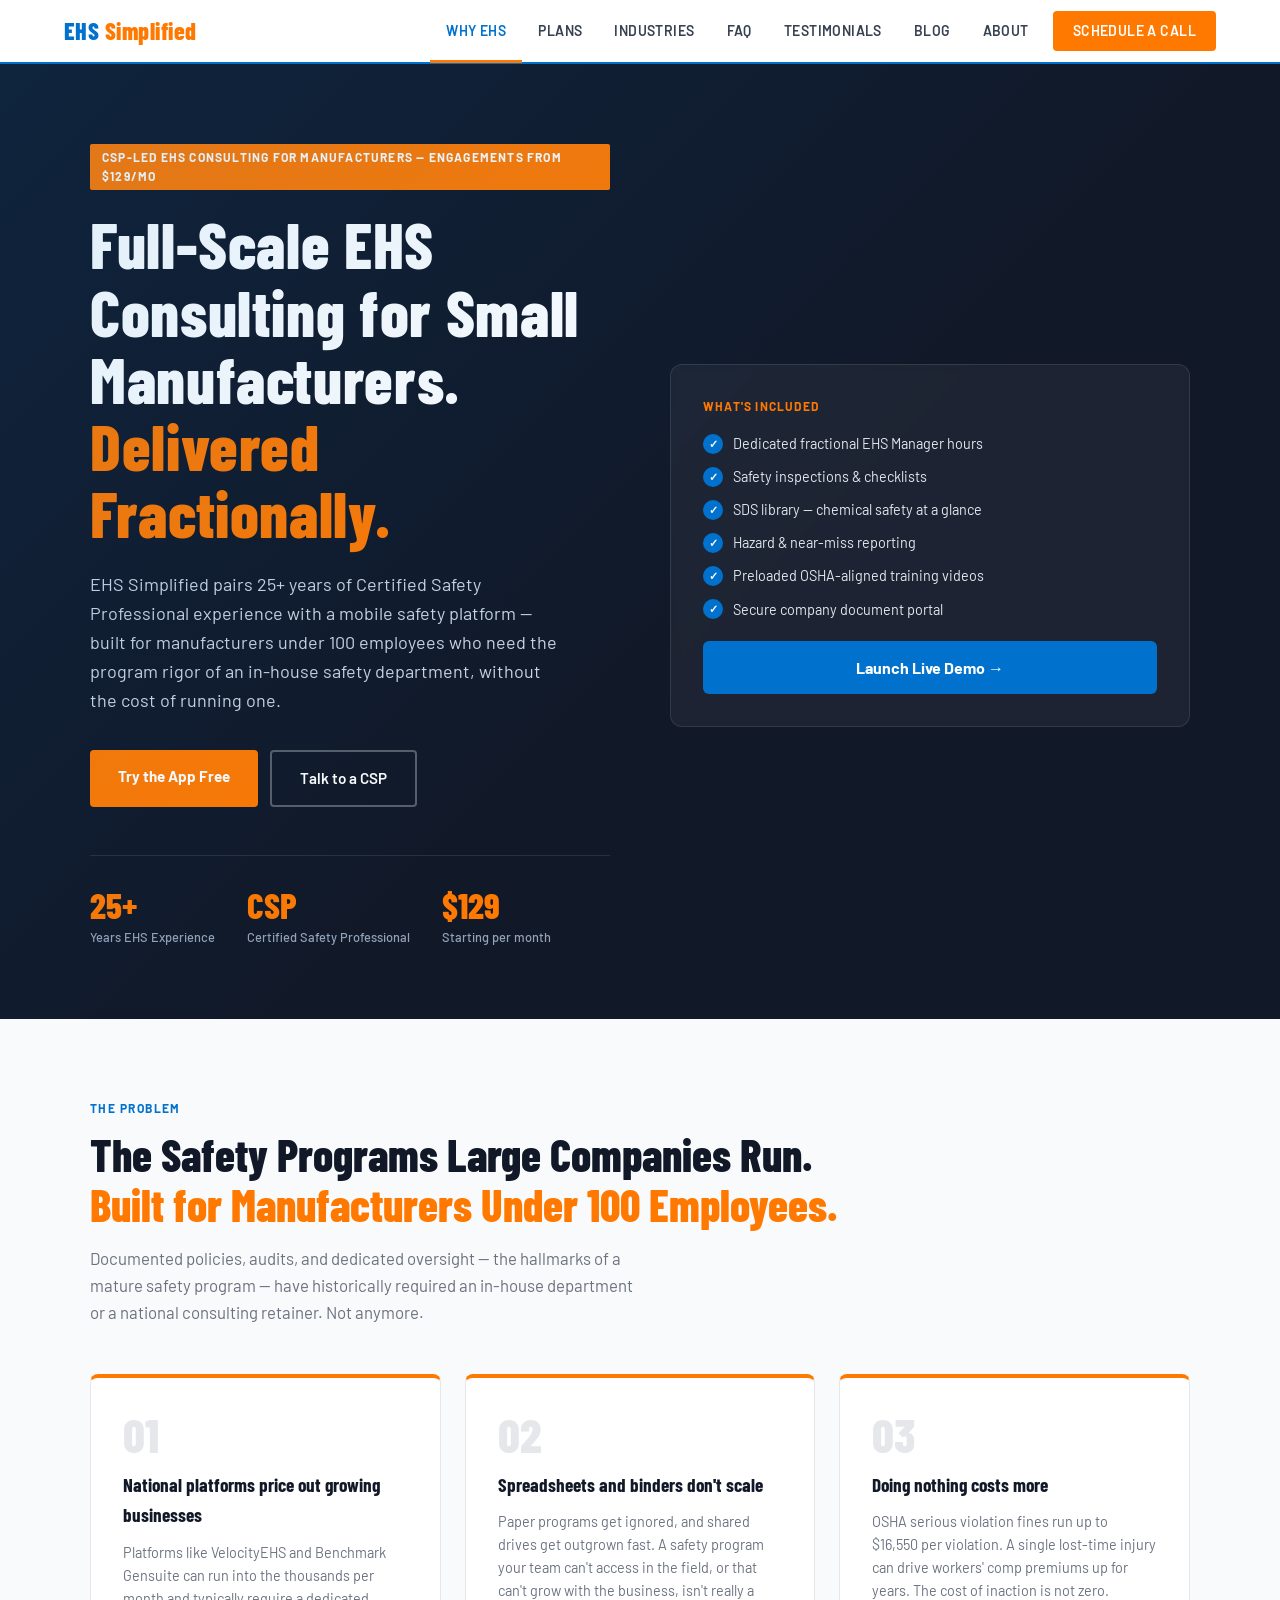
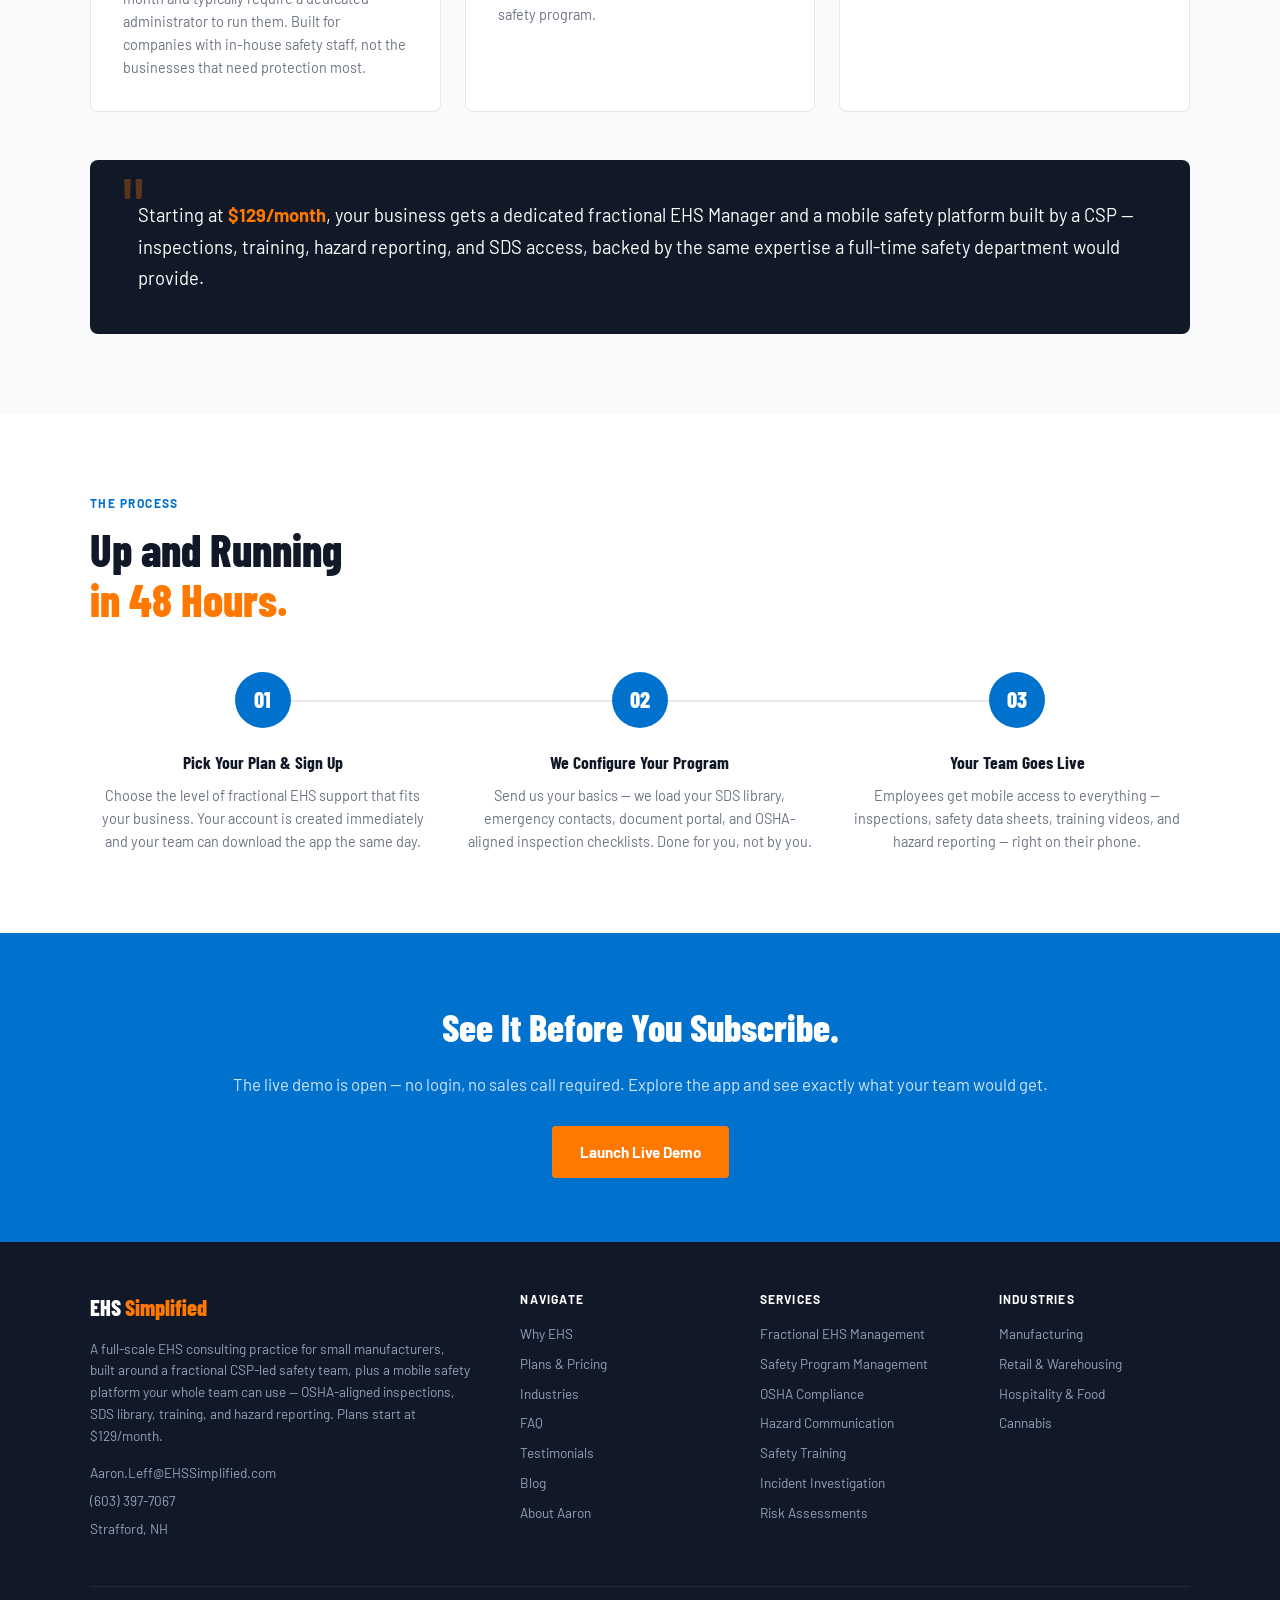
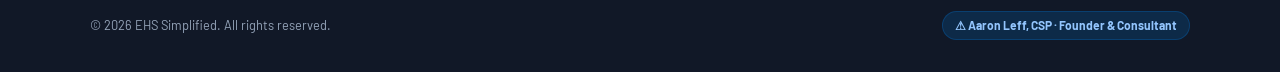
==== index.html @ 1bcfd430 "Pivot site to manufacturing focus, add FAQ page with AEO/GEO schema - Homepage hero, problem section" ====
<!DOCTYPE html>
<html lang="en">
<head>
  <meta charset="UTF-8" />
  <meta name="viewport" content="width=device-width, initial-scale=1.0" />
  <title>Full-Scale EHS Consulting for Small Manufacturers, Delivered Fractionally | EHS Simplified</title>
  <meta name="description" content="EHS Simplified is a full-scale EHS consulting practice for small manufacturers under 100 employees — a CSP-led fractional safety team plus a mobile safety platform. OSHA-aligned inspections, SDS library, training, and hazard reporting. Plans start at $129/month." />
  <meta name="keywords" content="manufacturing safety consultant, fractional EHS manager for manufacturers, EHS consulting for small manufacturers, OSHA compliance for manufacturers, machine guarding consultant, lockout tagout program, safety app for manufacturing" />
  <meta property="og:title" content="Full-Scale EHS Consulting for Small Manufacturers, Delivered Fractionally | EHS Simplified" />
  <meta property="og:description" content="A CSP-led fractional safety team plus a mobile safety platform for small manufacturers — OSHA-aligned inspections, SDS library, training, and hazard reporting. Plans start at $129/month." />
  <meta property="og:type" content="website" />
  <meta property="og:url" content="https://www.ehssimplified.com" />
  <link rel="canonical" href="https://www.ehssimplified.com/" />
  <link rel="llms" type="text/plain" href="/llms.txt" />
  <script type="application/ld+json">
  {
    "@context": "https://schema.org",
    "@graph": [{
      "@type": "LocalBusiness",
      "name": "EHS Simplified",
      "description": "Full-scale EHS consulting and mobile safety platform, delivered through a fractional CSP-led safety team for small manufacturers under 100 employees.",
      "url": "https://www.ehssimplified.com",
      "telephone": "+16033977067",
      "email": "Aaron.Leff@EHSSimplified.com",
      "address": { "@type": "PostalAddress", "addressLocality": "Strafford", "addressRegion": "NH", "addressCountry": "US" },
      "founder": { "@type": "Person", "name": "Aaron Leff", "jobTitle": "Certified Safety Professional (CSP)", "description": "25+ years of Environmental Health & Safety experience" },
      "priceRange": "$129–$1,499/month",
      "areaServed": "United States",
      "serviceType": ["Manufacturing Safety Consulting", "EHS Consulting", "Fractional EHS Management", "Safety Program Management", "OSHA Compliance", "Safety Training"]
    }]
  }
  </script>
  <script async src="https://www.googletagmanager.com/gtag/js?id=G-HJF1YPC4KT"></script>
  <script>window.dataLayer=window.dataLayer||[];function gtag(){dataLayer.push(arguments);}gtag('js',new Date());gtag('config','G-HJF1YPC4KT');</script>
  <link rel="preconnect" href="https://fonts.googleapis.com" />
  <link rel="preconnect" href="https://fonts.gstatic.com" crossorigin />
  <link href="https://fonts.googleapis.com/css2?family=Barlow+Condensed:wght@600;700;800&family=Barlow:wght@400;500;600&display=swap" rel="stylesheet" />
  <link rel="stylesheet" href="styles.css" />
  <script type="text/javascript">(function(c,l,a,r,i,t,y){c[a]=c[a]||function(){(c[a].q=c[a].q||[]).push(arguments)};t=l.createElement(r);t.async=1;t.src="https://www.clarity.ms/tag/"+i;y=l.getElementsByTagName(r)[0];y.parentNode.insertBefore(t,y);})(window,document,"clarity","script","wr5b1aij5e");</script>
</head>
<body>

<nav class="nav">
  <a class="nav-logo" href="index.html">EHS <span>Simplified</span></a>
  <ul class="nav-links">
    <li><a href="index.html" class="active">Why EHS</a></li>
    <li><a href="plans.html">Plans</a></li>
    <li><a href="industries.html">Industries</a></li>
    <li><a href="faq.html">FAQ</a></li>
    <li><a href="testimonials.html">Testimonials</a></li>
    <li><a href="blog.html">Blog</a></li>
    <li><a href="about.html">About</a></li>
    <li><a href="https://calendly.com/aaron-leff-ehssimplified/30min" target="_blank" class="nav-cta">Schedule a Call</a></li>
  </ul>
</nav>

<!-- Hero -->
<section class="hero">
  <div class="hero-inner">
    <div>
      <div class="hero-eyebrow">CSP-Led EHS Consulting for Manufacturers — Engagements From $129/mo</div>
      <h1>Full-Scale EHS Consulting for Small Manufacturers.<br><span>Delivered Fractionally.</span></h1>
      <p class="hero-sub">EHS Simplified pairs 25+ years of Certified Safety Professional experience with a mobile safety platform — built for manufacturers under 100 employees who need the program rigor of an in-house safety department, without the cost of running one.</p>
      <div class="hero-btns">
        <a href="https://app.ehssimplified.com/democoplumbing" target="_blank" class="btn-primary">Try the App Free</a>
        <a href="https://calendly.com/aaron-leff-ehssimplified/30min" target="_blank" class="btn-secondary">Talk to a CSP</a>
      </div>
      <div class="hero-stats">
        <div>
          <div class="hero-stat-num">25+</div>
          <div class="hero-stat-label">Years EHS Experience</div>
        </div>
        <div>
          <div class="hero-stat-num">CSP</div>
          <div class="hero-stat-label">Certified Safety Professional</div>
        </div>
        <div>
          <div class="hero-stat-num">$129</div>
          <div class="hero-stat-label">Starting per month</div>
        </div>
      </div>
    </div>
    <div class="hero-card">
      <div class="hero-card-label">What's Included</div>
      <div class="feature-pills">
        <div class="feature-pill">Dedicated fractional EHS Manager hours</div>
        <div class="feature-pill">Safety inspections &amp; checklists</div>
        <div class="feature-pill">SDS library — chemical safety at a glance</div>
        <div class="feature-pill">Hazard &amp; near-miss reporting</div>
        <div class="feature-pill">Preloaded OSHA-aligned training videos</div>
        <div class="feature-pill">Secure company document portal</div>
      </div>
      <a href="https://app.ehssimplified.com/democoplumbing" target="_blank" class="hero-card-link">Launch Live Demo →</a>
    </div>
  </div>
</section>

<!-- Problem -->
<section class="problem">
  <div class="section-inner">
    <div class="section-label">The Problem</div>
    <h2 class="section-title">The Safety Programs Large Companies Run.<br><span>Built for Manufacturers Under 100 Employees.</span></h2>
    <p class="section-sub">Documented policies, audits, and dedicated oversight — the hallmarks of a mature safety program — have historically required an in-house department or a national consulting retainer. Not anymore.</p>
    <div class="problem-grid">
      <div class="problem-card">
        <div class="problem-num">01</div>
        <h3>National platforms price out growing businesses</h3>
        <p>Platforms like VelocityEHS and Benchmark Gensuite can run into the thousands per month and typically require a dedicated administrator to run them. Built for companies with in-house safety staff, not the businesses that need protection most.</p>
      </div>
      <div class="problem-card">
        <div class="problem-num">02</div>
        <h3>Spreadsheets and binders don't scale</h3>
        <p>Paper programs get ignored, and shared drives get outgrown fast. A safety program your team can't access in the field, or that can't grow with the business, isn't really a safety program.</p>
      </div>
      <div class="problem-card">
        <div class="problem-num">03</div>
        <h3>Doing nothing costs more</h3>
        <p>OSHA serious violation fines run up to $16,550 per violation. A single lost-time injury can drive workers' comp premiums up for years. The cost of inaction is not zero.</p>
      </div>
    </div>
    <div class="pullquote">
      <p>Starting at <strong>$129/month</strong>, your business gets a dedicated fractional EHS Manager and a mobile safety platform built by a CSP — inspections, training, hazard reporting, and SDS access, backed by the same expertise a full-time safety department would provide.</p>
    </div>
  </div>
</section>

<!-- Process -->
<section>
  <div class="section-inner">
    <div class="section-label">The Process</div>
    <h2 class="section-title">Up and Running<br><span>in 48 Hours.</span></h2>
    <div class="process-steps">
      <div class="process-step">
        <div class="process-num">01</div>
        <h3>Pick Your Plan &amp; Sign Up</h3>
        <p>Choose the level of fractional EHS support that fits your business. Your account is created immediately and your team can download the app the same day.</p>
      </div>
      <div class="process-step">
        <div class="process-num">02</div>
        <h3>We Configure Your Program</h3>
        <p>Send us your basics — we load your SDS library, emergency contacts, document portal, and OSHA-aligned inspection checklists. Done for you, not by you.</p>
      </div>
      <div class="process-step">
        <div class="process-num">03</div>
        <h3>Your Team Goes Live</h3>
        <p>Employees get mobile access to everything — inspections, safety data sheets, training videos, and hazard reporting — right on their phone.</p>
      </div>
    </div>
  </div>
</section>

<!-- CTA Band -->
<div class="cta-band">
  <h2>See It Before You Subscribe.</h2>
  <p>The live demo is open — no login, no sales call required. Explore the app and see exactly what your team would get.</p>
  <a href="https://app.ehssimplified.com/democoplumbing" target="_blank" class="btn-primary">Launch Live Demo</a>
</div>

<footer>
  <div class="footer-inner">
    <div class="footer-top">
      <div>
        <div class="footer-logo">EHS <span>Simplified</span></div>
        <p class="footer-tagline">A full-scale EHS consulting practice for small manufacturers, built around a fractional CSP-led safety team, plus a mobile safety platform your whole team can use — OSHA-aligned inspections, SDS library, training, and hazard reporting. Plans start at $129/month.</p>
        <div class="footer-contact">
          <a href="mailto:Aaron.Leff@EHSSimplified.com">Aaron.Leff@EHSSimplified.com</a>
          <a href="tel:6033977067">(603) 397-7067</a>
          <a>Strafford, NH</a>
        </div>
      </div>
      <div class="footer-col">
        <h4>Navigate</h4>
        <a href="index.html">Why EHS</a>
        <a href="plans.html">Plans &amp; Pricing</a>
        <a href="industries.html">Industries</a>
        <a href="faq.html">FAQ</a>
        <a href="testimonials.html">Testimonials</a>
        <a href="blog.html">Blog</a>
        <a href="about.html">About Aaron</a>
      </div>
      <div class="footer-col">
        <h4>Services</h4>
        <a>Fractional EHS Management</a>
        <a>Safety Program Management</a>
        <a>OSHA Compliance</a>
        <a>Hazard Communication</a>
        <a>Safety Training</a>
        <a>Incident Investigation</a>
        <a>Risk Assessments</a>
      </div>
      <div class="footer-col">
        <h4>Industries</h4>
        <a href="industries.html">Manufacturing</a>
        <a href="industries.html">Retail &amp; Warehousing</a>
        <a href="industries.html">Hospitality &amp; Food</a>
        <a href="industries.html">Cannabis</a>
      </div>
    </div>
    <div class="footer-bottom">
      <span>© 2026 EHS Simplified. All rights reserved.</span>
      <span class="footer-csp">⚠ Aaron Leff, CSP · Founder &amp; Consultant</span>
    </div>
  </div>
</footer>

<script type="text/javascript">
  window.omnisend = window.omnisend || [];
  omnisend.push(["brandID", "6a402bcdcf34331db96b843b"]);
  omnisend.push(["track", "$pageViewed"]);
  !function(){var e=document.createElement("script");e.type="text/javascript",e.async=!0,e.src="https://omnisnippet1.com/inshop/launcher-v2.js";var t=document.getElementsByTagName("script")[0];t.parentNode.insertBefore(e,t)}();
</script>

</body>
</html>
---- styles.css ----
:root {
  --blue: #0072CE;
  --blue-dark: #005aa8;
  --blue-light: #e8f3fc;
  --orange: #FF7900;
  --orange-dark: #d96500;
  --dark: #111827;
  --mid: #374151;
  --muted: #6B7280;
  --border: #E5E7EB;
  --bg: #F9FAFB;
  --white: #ffffff;
  --font-display: 'Barlow Condensed', sans-serif;
  --font-body: 'Barlow', sans-serif;
}

*, *::before, *::after { box-sizing: border-box; margin: 0; padding: 0; }

html { scroll-behavior: smooth; }

body {
  font-family: var(--font-body);
  color: var(--dark);
  background: var(--white);
  font-size: 16px;
  line-height: 1.6;
}

/* ─── NAV ─── */
.nav {
  position: sticky;
  top: 0;
  z-index: 100;
  background: var(--white);
  border-bottom: 2px solid var(--blue);
  padding: 0 5%;
  display: flex;
  align-items: center;
  justify-content: space-between;
  height: 64px;
}

.nav-logo {
  font-family: var(--font-display);
  font-size: 1.5rem;
  font-weight: 800;
  color: var(--blue);
  text-decoration: none;
  letter-spacing: 0.02em;
}

.nav-logo span { color: var(--orange); }

.nav-links {
  display: flex;
  align-items: center;
  gap: 0;
  list-style: none;
}

.nav-links a {
  display: block;
  padding: 0 16px;
  height: 64px;
  line-height: 64px;
  font-size: 0.875rem;
  font-weight: 600;
  color: var(--mid);
  text-decoration: none;
  letter-spacing: 0.03em;
  text-transform: uppercase;
  transition: color 0.2s, border-bottom 0.2s;
  border-bottom: 3px solid transparent;
}

.nav-links a:hover,
.nav-links a.active {
  color: var(--blue);
  border-bottom-color: var(--orange);
}

.nav-cta {
  background: var(--orange);
  color: var(--white) !important;
  border-radius: 4px;
  height: 40px !important;
  line-height: 40px !important;
  margin-left: 8px;
  padding: 0 20px !important;
  border-bottom: none !important;
  transition: background 0.2s !important;
}

.nav-cta:hover { background: var(--orange-dark) !important; color: var(--white) !important; }

/* ─── HERO ─── */
.hero {
  background: var(--dark);
  color: var(--white);
  padding: 80px 5% 72px;
  position: relative;
  overflow: hidden;
}

.hero::before {
  content: '';
  position: absolute;
  inset: 0;
  background: linear-gradient(135deg, #0072CE22 0%, transparent 60%);
  pointer-events: none;
}

.hero-inner {
  max-width: 1100px;
  margin: 0 auto;
  display: grid;
  grid-template-columns: 1fr 1fr;
  gap: 60px;
  align-items: center;
}

.hero-eyebrow {
  display: inline-block;
  background: var(--orange);
  color: var(--white);
  font-size: 0.75rem;
  font-weight: 700;
  letter-spacing: 0.1em;
  text-transform: uppercase;
  padding: 4px 12px;
  border-radius: 2px;
  margin-bottom: 20px;
}

.hero h1 {
  font-family: var(--font-display);
  font-size: clamp(2.8rem, 5vw, 4.2rem);
  font-weight: 800;
  line-height: 1.05;
  letter-spacing: 0.01em;
  margin-bottom: 24px;
}

.hero h1 span { color: var(--orange); }

.hero-sub {
  font-size: 1.125rem;
  color: #CBD5E1;
  margin-bottom: 36px;
  max-width: 480px;
}

.hero-btns {
  display: flex;
  gap: 12px;
  flex-wrap: wrap;
}

.btn-primary {
  background: var(--orange);
  color: var(--white);
  padding: 14px 28px;
  border-radius: 4px;
  font-weight: 700;
  font-size: 0.95rem;
  text-decoration: none;
  transition: background 0.2s, transform 0.15s;
  display: inline-block;
}

.btn-primary:hover { background: var(--orange-dark); transform: translateY(-1px); }

.btn-secondary {
  background: transparent;
  color: var(--white);
  padding: 14px 28px;
  border-radius: 4px;
  font-weight: 600;
  font-size: 0.95rem;
  text-decoration: none;
  border: 2px solid rgba(255,255,255,0.3);
  transition: border-color 0.2s, transform 0.15s;
  display: inline-block;
}

.btn-secondary:hover { border-color: var(--white); transform: translateY(-1px); }

.hero-stats {
  display: flex;
  gap: 32px;
  margin-top: 48px;
  padding-top: 32px;
  border-top: 1px solid rgba(255,255,255,0.1);
}

.hero-stat-num {
  font-family: var(--font-display);
  font-size: 2.2rem;
  font-weight: 800;
  color: var(--orange);
  line-height: 1;
}

.hero-stat-label {
  font-size: 0.8rem;
  color: #94A3B8;
  margin-top: 4px;
  font-weight: 500;
}

.hero-card {
  background: rgba(255,255,255,0.05);
  border: 1px solid rgba(255,255,255,0.1);
  border-radius: 12px;
  padding: 32px;
  backdrop-filter: blur(4px);
}

.hero-card-label {
  font-size: 0.75rem;
  font-weight: 700;
  letter-spacing: 0.1em;
  text-transform: uppercase;
  color: var(--orange);
  margin-bottom: 16px;
}

.hero-card-link {
  display: block;
  background: var(--blue);
  color: var(--white);
  text-align: center;
  padding: 14px;
  border-radius: 6px;
  font-weight: 700;
  text-decoration: none;
  margin-top: 20px;
  transition: background 0.2s;
}

.hero-card-link:hover { background: var(--blue-dark); }

.feature-pills {
  display: flex;
  flex-direction: column;
  gap: 10px;
}

.feature-pill {
  display: flex;
  align-items: center;
  gap: 10px;
  font-size: 0.9rem;
  color: #E2E8F0;
}

.feature-pill::before {
  content: '✓';
  background: var(--blue);
  color: var(--white);
  width: 20px;
  height: 20px;
  border-radius: 50%;
  display: flex;
  align-items: center;
  justify-content: center;
  font-size: 0.7rem;
  font-weight: 700;
  flex-shrink: 0;
}

/* ─── SECTIONS ─── */
section { padding: 80px 5%; }

.section-inner { max-width: 1100px; margin: 0 auto; }

.section-label {
  font-size: 0.75rem;
  font-weight: 700;
  letter-spacing: 0.12em;
  text-transform: uppercase;
  color: var(--blue);
  margin-bottom: 12px;
}

.section-title {
  font-family: var(--font-display);
  font-size: clamp(2rem, 3.5vw, 2.8rem);
  font-weight: 800;
  line-height: 1.1;
  margin-bottom: 16px;
}

.section-title span { color: var(--orange); }

.section-sub {
  font-size: 1.05rem;
  color: var(--muted);
  max-width: 560px;
}

/* ─── PROBLEM ─── */
.problem { background: var(--bg); }

.problem-grid {
  display: grid;
  grid-template-columns: repeat(3, 1fr);
  gap: 24px;
  margin-top: 48px;
}

.problem-card {
  background: var(--white);
  border: 1px solid var(--border);
  border-top: 4px solid var(--orange);
  border-radius: 8px;
  padding: 32px;
}

.problem-num {
  font-family: var(--font-display);
  font-size: 3rem;
  font-weight: 800;
  color: var(--border);
  line-height: 1;
  margin-bottom: 12px;
}

.problem-card h3 {
  font-family: var(--font-display);
  font-size: 1.2rem;
  font-weight: 700;
  margin-bottom: 10px;
}

.problem-card p { font-size: 0.9rem; color: var(--muted); line-height: 1.6; }

.pullquote {
  background: var(--dark);
  color: var(--white);
  border-radius: 8px;
  padding: 40px 48px;
  margin-top: 48px;
  position: relative;
}

.pullquote::before {
  content: '"';
  font-family: var(--font-display);
  font-size: 6rem;
  color: var(--orange);
  opacity: 0.3;
  position: absolute;
  top: 0;
  left: 32px;
  line-height: 1;
}

.pullquote p {
  font-size: 1.15rem;
  line-height: 1.7;
  position: relative;
  z-index: 1;
}

.pullquote strong { color: var(--orange); }

/* ─── INDUSTRIES ─── */
.industries-grid {
  display: grid;
  grid-template-columns: repeat(3, 1fr);
  gap: 16px;
  margin-top: 48px;
}

.industry-card {
  border: 1px solid var(--border);
  border-radius: 8px;
  padding: 24px;
  transition: border-color 0.2s, box-shadow 0.2s;
  cursor: default;
}

.industry-card:hover {
  border-color: var(--blue);
  box-shadow: 0 4px 20px rgba(0,114,206,0.1);
}

.industry-icon {
  font-size: 2rem;
  margin-bottom: 12px;
}

.industry-card h3 {
  font-family: var(--font-display);
  font-size: 1.1rem;
  font-weight: 700;
  margin-bottom: 6px;
}

.industry-card p { font-size: 0.85rem; color: var(--muted); }

/* ─── PRICING ─── */
.pricing { background: var(--bg); }

.pricing-grid {
  display: grid;
  grid-template-columns: repeat(4, 1fr);
  gap: 20px;
  margin-top: 48px;
  align-items: start;
}

.pricing-card {
  background: var(--white);
  border: 1px solid var(--border);
  border-radius: 10px;
  padding: 28px 24px;
  position: relative;
}

.pricing-card.popular {
  border: 2px solid var(--blue);
  box-shadow: 0 8px 32px rgba(0,114,206,0.12);
}

.popular-badge {
  position: absolute;
  top: -13px;
  left: 50%;
  transform: translateX(-50%);
  background: var(--blue);
  color: var(--white);
  font-size: 0.7rem;
  font-weight: 700;
  letter-spacing: 0.08em;
  text-transform: uppercase;
  padding: 4px 14px;
  border-radius: 20px;
  white-space: nowrap;
}

.pricing-tier {
  font-size: 0.75rem;
  font-weight: 700;
  letter-spacing: 0.1em;
  text-transform: uppercase;
  color: var(--blue);
  margin-bottom: 4px;
}

.pricing-name {
  font-family: var(--font-display);
  font-size: 1.3rem;
  font-weight: 800;
  margin-bottom: 12px;
}

.pricing-price {
  font-family: var(--font-display);
  font-size: 2.4rem;
  font-weight: 800;
  color: var(--dark);
  line-height: 1;
  margin-bottom: 4px;
}

.pricing-price span {
  font-size: 1rem;
  font-weight: 500;
  color: var(--muted);
}

.pricing-period {
  font-size: 0.8rem;
  color: var(--muted);
  margin-bottom: 20px;
}

.pricing-features {
  list-style: none;
  margin-bottom: 24px;
  display: flex;
  flex-direction: column;
  gap: 8px;
}

.pricing-features li {
  font-size: 0.85rem;
  color: var(--mid);
  padding-left: 20px;
  position: relative;
}

.pricing-features li::before {
  content: '✓';
  color: var(--blue);
  font-weight: 700;
  position: absolute;
  left: 0;
}

.pricing-btn {
  display: block;
  text-align: center;
  padding: 12px;
  border-radius: 6px;
  font-weight: 700;
  font-size: 0.9rem;
  text-decoration: none;
  transition: all 0.2s;
}

.pricing-btn-outline {
  border: 2px solid var(--blue);
  color: var(--blue);
}

.pricing-btn-outline:hover {
  background: var(--blue);
  color: var(--white);
}

.pricing-btn-filled {
  background: var(--blue);
  color: var(--white);
}

.pricing-btn-filled:hover { background: var(--blue-dark); }

.pricing-note {
  text-align: center;
  font-size: 0.85rem;
  color: var(--muted);
  margin-top: 24px;
}

/* ─── PROCESS ─── */
.process-steps {
  display: grid;
  grid-template-columns: repeat(3, 1fr);
  gap: 32px;
  margin-top: 48px;
  position: relative;
}

.process-steps::before {
  content: '';
  position: absolute;
  top: 28px;
  left: calc(16.67% + 16px);
  right: calc(16.67% + 16px);
  height: 2px;
  background: var(--border);
  z-index: 0;
}

.process-step { text-align: center; position: relative; z-index: 1; }

.process-num {
  width: 56px;
  height: 56px;
  background: var(--blue);
  color: var(--white);
  font-family: var(--font-display);
  font-size: 1.4rem;
  font-weight: 800;
  border-radius: 50%;
  display: flex;
  align-items: center;
  justify-content: center;
  margin: 0 auto 20px;
}

.process-step h3 {
  font-family: var(--font-display);
  font-size: 1.1rem;
  font-weight: 700;
  margin-bottom: 8px;
}

.process-step p { font-size: 0.9rem; color: var(--muted); }

/* ─── ABOUT ─── */
.about-inner {
  display: grid;
  grid-template-columns: 1fr 2fr;
  gap: 60px;
  align-items: start;
}

.about-photo-placeholder {
  background: var(--blue-light);
  border-radius: 10px;
  aspect-ratio: 3/4;
  display: flex;
  align-items: center;
  justify-content: center;
  font-size: 4rem;
  border: 2px solid var(--blue);
}

.about-content h2 {
  font-family: var(--font-display);
  font-size: 2.4rem;
  font-weight: 800;
  margin-bottom: 8px;
}

.about-title {
  font-size: 0.85rem;
  font-weight: 700;
  letter-spacing: 0.08em;
  text-transform: uppercase;
  color: var(--blue);
  margin-bottom: 20px;
}

.about-content p {
  color: var(--muted);
  margin-bottom: 16px;
  line-height: 1.7;
}

.expertise-grid {
  display: grid;
  grid-template-columns: 1fr 1fr;
  gap: 10px;
  margin-top: 28px;
}

.expertise-tag {
  display: flex;
  align-items: center;
  gap: 8px;
  font-size: 0.85rem;
  font-weight: 600;
  color: var(--mid);
}

.expertise-tag::before {
  content: '';
  width: 8px;
  height: 8px;
  background: var(--orange);
  border-radius: 50%;
  flex-shrink: 0;
}

/* ─── TESTIMONIALS ─── */
.testimonials-page { background: var(--bg); }

.testimonials-grid {
  display: grid;
  grid-template-columns: repeat(3, 1fr);
  gap: 24px;
  margin-top: 48px;
}

.testimonial-card {
  background: var(--white);
  border: 1px solid var(--border);
  border-radius: 10px;
  padding: 28px;
  position: relative;
  transition: box-shadow 0.2s;
}

.testimonial-card:hover {
  box-shadow: 0 6px 24px rgba(0,0,0,0.08);
}

.testimonial-stars {
  color: var(--orange);
  font-size: 1rem;
  margin-bottom: 14px;
  letter-spacing: 2px;
}

.testimonial-quote {
  font-size: 0.95rem;
  color: var(--mid);
  line-height: 1.7;
  margin-bottom: 20px;
  font-style: italic;
}

.testimonial-author {
  display: flex;
  align-items: center;
  gap: 12px;
}

.testimonial-avatar {
  width: 42px;
  height: 42px;
  border-radius: 50%;
  background: var(--blue);
  color: var(--white);
  display: flex;
  align-items: center;
  justify-content: center;
  font-family: var(--font-display);
  font-weight: 800;
  font-size: 1rem;
  flex-shrink: 0;
}

.testimonial-name {
  font-weight: 700;
  font-size: 0.9rem;
}

.testimonial-company {
  font-size: 0.8rem;
  color: var(--muted);
}

.testimonial-industry-tag {
  position: absolute;
  top: 16px;
  right: 16px;
  background: var(--blue-light);
  color: var(--blue);
  font-size: 0.7rem;
  font-weight: 700;
  letter-spacing: 0.06em;
  text-transform: uppercase;
  padding: 3px 10px;
  border-radius: 20px;
}

/* ─── SUBMIT TESTIMONIAL FORM ─── */
.submit-section {
  background: var(--dark);
  color: var(--white);
  padding: 64px 5%;
}

.submit-inner {
  max-width: 680px;
  margin: 0 auto;
}

.submit-section .section-title { color: var(--white); }
.submit-section .section-sub { color: #94A3B8; margin-bottom: 36px; }

.form-grid {
  display: grid;
  grid-template-columns: 1fr 1fr;
  gap: 16px;
}

.form-group {
  display: flex;
  flex-direction: column;
  gap: 6px;
}

.form-group.full { grid-column: 1 / -1; }

.form-group label {
  font-size: 0.8rem;
  font-weight: 700;
  letter-spacing: 0.05em;
  text-transform: uppercase;
  color: #94A3B8;
}

.form-group input,
.form-group select,
.form-group textarea {
  background: rgba(255,255,255,0.07);
  border: 1px solid rgba(255,255,255,0.15);
  border-radius: 6px;
  color: var(--white);
  padding: 12px 14px;
  font-size: 0.95rem;
  font-family: var(--font-body);
  transition: border-color 0.2s;
  outline: none;
}

.form-group input::placeholder,
.form-group textarea::placeholder { color: rgba(255,255,255,0.3); }

.form-group select option { background: var(--dark); color: var(--white); }

.form-group input:focus,
.form-group select:focus,
.form-group textarea:focus { border-color: var(--blue); }

.form-group textarea { resize: vertical; min-height: 120px; }

.star-rating {
  display: flex;
  gap: 6px;
  margin-top: 4px;
  flex-direction: row-reverse;
  justify-content: flex-end;
}

.star-rating input { display: none; }

.star-rating label {
  font-size: 1.8rem;
  cursor: pointer;
  color: rgba(255,255,255,0.2);
  transition: color 0.15s;
  text-transform: none;
  letter-spacing: 0;
}

.star-rating label:hover,
.star-rating label:hover ~ label,
.star-rating input:checked ~ label { color: var(--orange); }

.form-submit {
  margin-top: 24px;
  background: var(--orange);
  color: var(--white);
  border: none;
  padding: 14px 32px;
  border-radius: 6px;
  font-size: 1rem;
  font-weight: 700;
  font-family: var(--font-body);
  cursor: pointer;
  transition: background 0.2s;
}

.form-submit:hover { background: var(--orange-dark); }

.form-success {
  display: none;
  background: rgba(0,114,206,0.15);
  border: 1px solid var(--blue);
  border-radius: 8px;
  padding: 24px;
  text-align: center;
  margin-top: 24px;
}

.form-success h3 {
  font-family: var(--font-display);
  font-size: 1.4rem;
  margin-bottom: 8px;
  color: var(--white);
}

.form-success p { color: #94A3B8; font-size: 0.9rem; }

/* ─── BLOG PAGE ─── */
.blog-page { min-height: 60vh; }

.blog-coming-soon {
  text-align: center;
  padding: 80px 24px;
  max-width: 560px;
  margin: 0 auto;
}

.blog-icon { font-size: 4rem; margin-bottom: 24px; }

.blog-coming-soon h2 {
  font-family: var(--font-display);
  font-size: 2.2rem;
  font-weight: 800;
  margin-bottom: 12px;
}

.blog-coming-soon p { color: var(--muted); margin-bottom: 24px; font-size: 1rem; }

.blog-topics {
  display: flex;
  flex-wrap: wrap;
  gap: 8px;
  justify-content: center;
  margin-bottom: 32px;
}

.blog-topic-tag {
  background: var(--blue-light);
  color: var(--blue);
  font-size: 0.8rem;
  font-weight: 600;
  padding: 6px 14px;
  border-radius: 20px;
}

.notify-form {
  display: flex;
  gap: 10px;
  max-width: 420px;
  margin: 0 auto;
}

.notify-form input {
  flex: 1;
  padding: 12px 16px;
  border: 2px solid var(--border);
  border-radius: 6px;
  font-size: 0.9rem;
  font-family: var(--font-body);
  outline: none;
  transition: border-color 0.2s;
}

.notify-form input:focus { border-color: var(--blue); }

.notify-form button {
  background: var(--blue);
  color: var(--white);
  border: none;
  padding: 12px 20px;
  border-radius: 6px;
  font-weight: 700;
  font-size: 0.9rem;
  font-family: var(--font-body);
  cursor: pointer;
  white-space: nowrap;
  transition: background 0.2s;
}

.notify-form button:hover { background: var(--blue-dark); }

/* ─── CTA BAND ─── */
.cta-band {
  background: var(--blue);
  color: var(--white);
  padding: 64px 5%;
  text-align: center;
}

.cta-band h2 {
  font-family: var(--font-display);
  font-size: clamp(1.8rem, 3vw, 2.6rem);
  font-weight: 800;
  margin-bottom: 12px;
}

.cta-band p { font-size: 1.05rem; color: rgba(255,255,255,0.8); margin-bottom: 28px; }

.cta-band .btn-primary { background: var(--orange); }

/* ─── FOOTER ─── */
footer {
  background: var(--dark);
  color: #94A3B8;
  padding: 48px 5% 32px;
}

.footer-inner { max-width: 1100px; margin: 0 auto; }

.footer-top {
  display: grid;
  grid-template-columns: 2fr 1fr 1fr 1fr;
  gap: 48px;
  margin-bottom: 40px;
}

.footer-logo {
  font-family: var(--font-display);
  font-size: 1.4rem;
  font-weight: 800;
  color: var(--white);
  margin-bottom: 12px;
}

.footer-logo span { color: var(--orange); }

.footer-tagline { font-size: 0.85rem; line-height: 1.6; margin-bottom: 16px; }

.footer-contact a {
  display: block;
  color: #94A3B8;
  text-decoration: none;
  font-size: 0.85rem;
  margin-bottom: 6px;
  transition: color 0.2s;
}

.footer-contact a:hover { color: var(--white); }

.footer-col h4 {
  font-size: 0.75rem;
  font-weight: 700;
  letter-spacing: 0.1em;
  text-transform: uppercase;
  color: var(--white);
  margin-bottom: 14px;
}

.footer-col a {
  display: block;
  color: #94A3B8;
  text-decoration: none;
  font-size: 0.85rem;
  margin-bottom: 8px;
  transition: color 0.2s;
  cursor: pointer;
}

.footer-col a:hover { color: var(--white); }

.footer-bottom {
  border-top: 1px solid rgba(255,255,255,0.08);
  padding-top: 24px;
  display: flex;
  justify-content: space-between;
  align-items: center;
  font-size: 0.8rem;
}

.footer-csp {
  display: inline-flex;
  align-items: center;
  gap: 6px;
  background: rgba(0,114,206,0.2);
  border: 1px solid rgba(0,114,206,0.3);
  color: #93C5FD;
  padding: 4px 12px;
  border-radius: 20px;
  font-size: 0.75rem;
  font-weight: 700;
}

/* ─── MOBILE ─── */
@media (max-width: 900px) {
  .hero-inner { grid-template-columns: 1fr; }
  .hero-card { display: none; }
  .problem-grid, .industries-grid { grid-template-columns: 1fr 1fr; }
  .pricing-grid { grid-template-columns: 1fr 1fr; }
  .testimonials-grid { grid-template-columns: 1fr; }
  .footer-top { grid-template-columns: 1fr 1fr; }
  .about-inner { grid-template-columns: 1fr; }
  .about-photo-placeholder { display: none; }
  .process-steps { grid-template-columns: 1fr; }
  .process-steps::before { display: none; }
}

@media (max-width: 600px) {
  .nav-links { display: none; }
  .problem-grid, .industries-grid, .pricing-grid { grid-template-columns: 1fr; }
  .hero-stats { flex-wrap: wrap; gap: 20px; }
  .form-grid { grid-template-columns: 1fr; }
  .notify-form { flex-direction: column; }
  .footer-top { grid-template-columns: 1fr; gap: 28px; }
}

/* ─── FAQ PAGE ─── */
.faq-list {
  margin-top: 40px;
  display: flex;
  flex-direction: column;
  gap: 20px;
  max-width: 800px;
}

.faq-item {
  background: var(--white);
  border: 1px solid var(--border);
  border-left: 4px solid var(--blue);
  border-radius: 8px;
  padding: 28px 32px;
}

.faq-item h2 {
  font-family: var(--font-display);
  font-size: 1.15rem;
  font-weight: 700;
  margin-bottom: 10px;
  line-height: 1.3;
}

.faq-item p {
  font-size: 0.95rem;
  color: var(--muted);
  line-height: 1.65;
}

.faq-item p a {
  color: var(--blue);
  font-weight: 600;
}
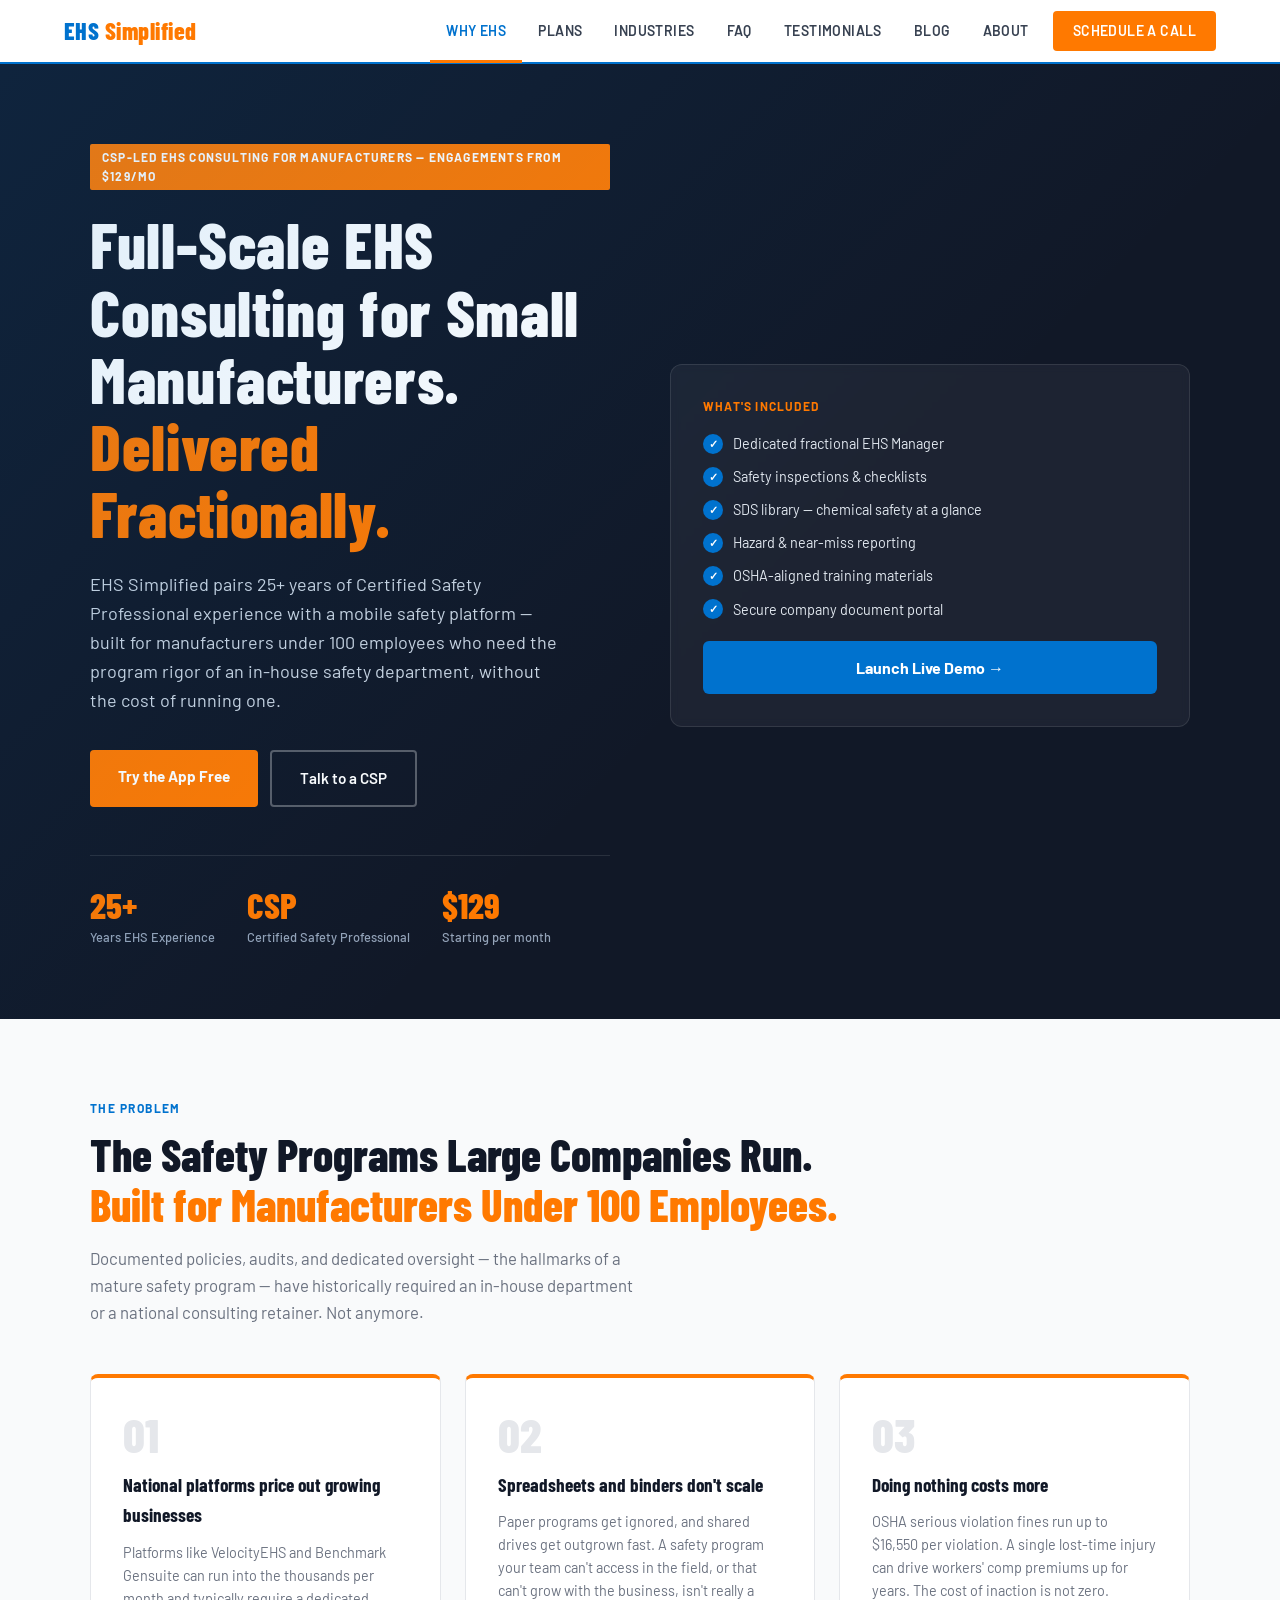
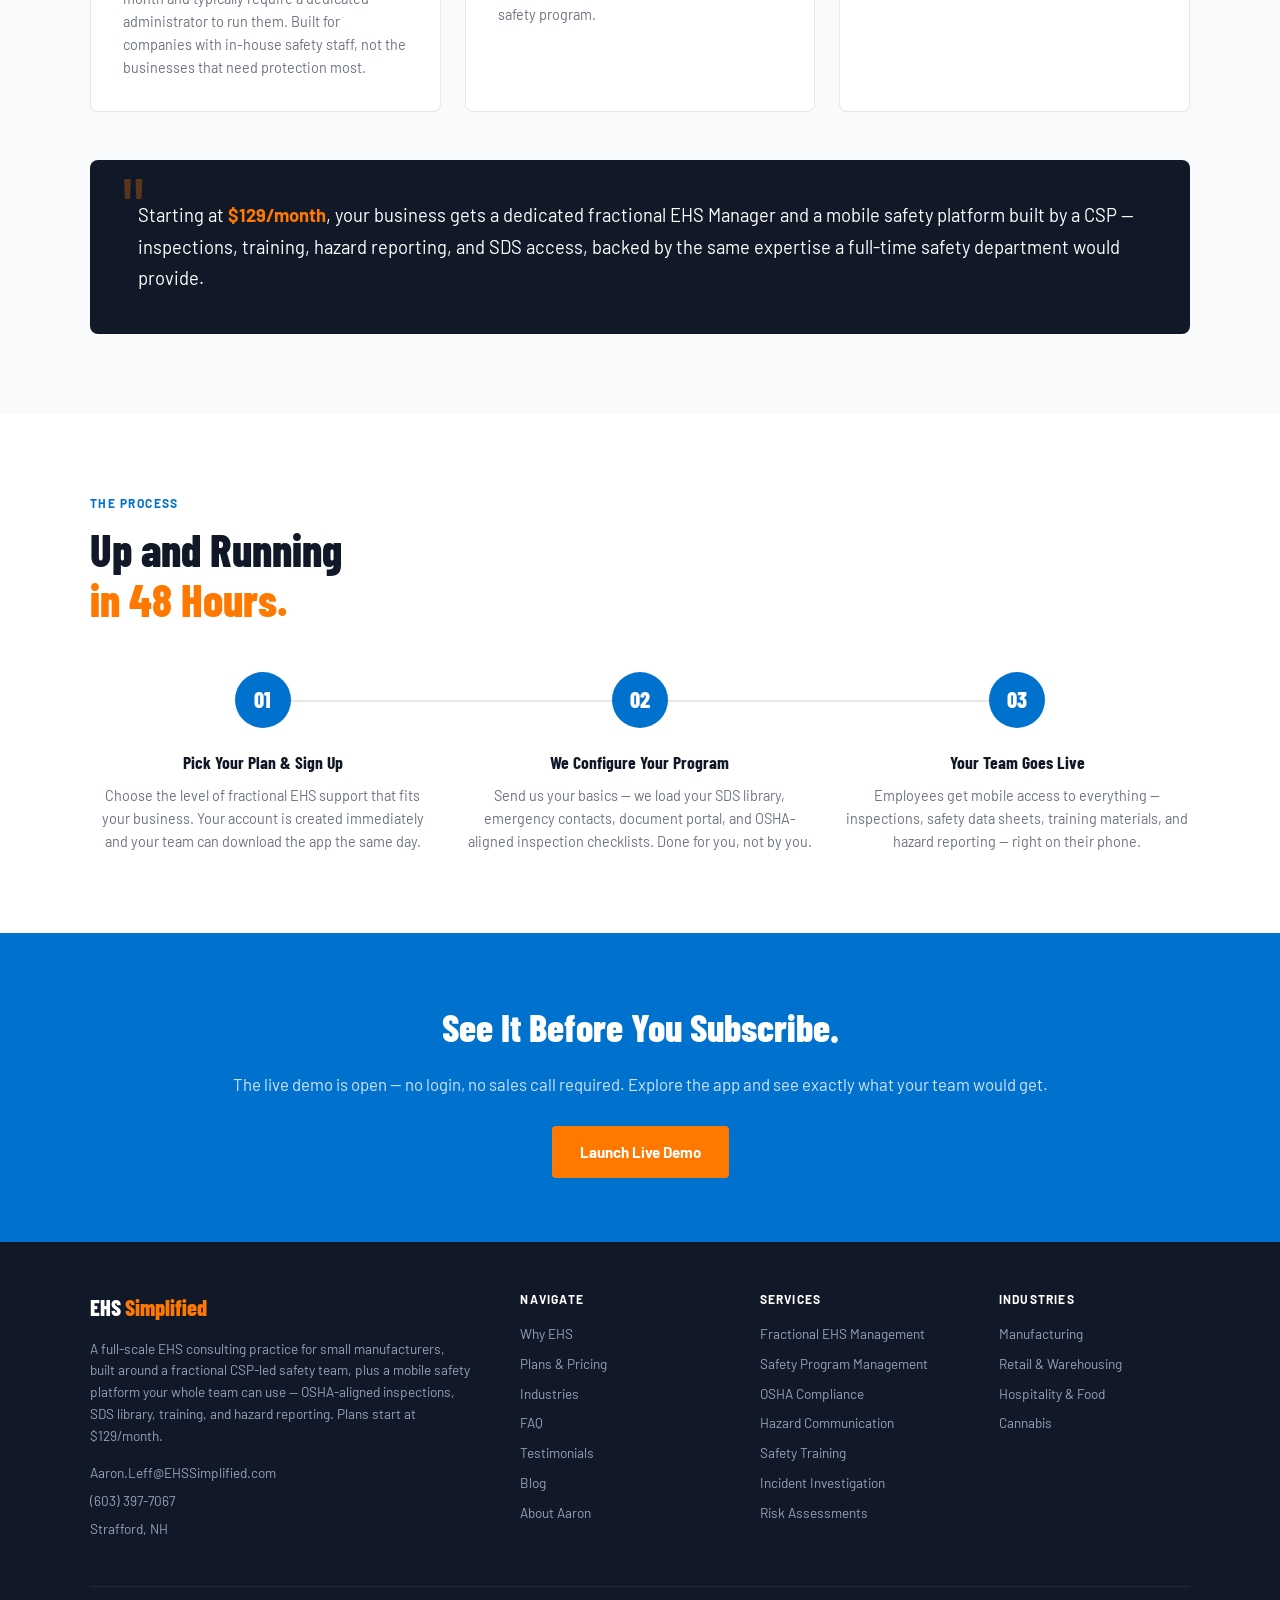
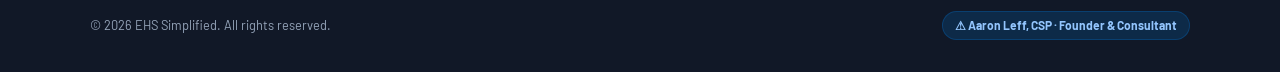
==== commit fb7f9104: "Plans: move from hours-based to deliverable-based, remote-first service - plans.html: tiers now defi" ====
--- a/index.html
+++ b/index.html
@@ -83,11 +83,11 @@
     <div class="hero-card">
       <div class="hero-card-label">What's Included</div>
       <div class="feature-pills">
-        <div class="feature-pill">Dedicated fractional EHS Manager hours</div>
+        <div class="feature-pill">Dedicated fractional EHS Manager</div>
         <div class="feature-pill">Safety inspections &amp; checklists</div>
         <div class="feature-pill">SDS library — chemical safety at a glance</div>
         <div class="feature-pill">Hazard &amp; near-miss reporting</div>
-        <div class="feature-pill">Preloaded OSHA-aligned training videos</div>
+        <div class="feature-pill">OSHA-aligned training materials</div>
         <div class="feature-pill">Secure company document portal</div>
       </div>
       <a href="https://app.ehssimplified.com/democoplumbing" target="_blank" class="hero-card-link">Launch Live Demo →</a>
@@ -143,7 +143,7 @@
       <div class="process-step">
         <div class="process-num">03</div>
         <h3>Your Team Goes Live</h3>
-        <p>Employees get mobile access to everything — inspections, safety data sheets, training videos, and hazard reporting — right on their phone.</p>
+        <p>Employees get mobile access to everything — inspections, safety data sheets, training materials, and hazard reporting — right on their phone.</p>
       </div>
     </div>
   </div>
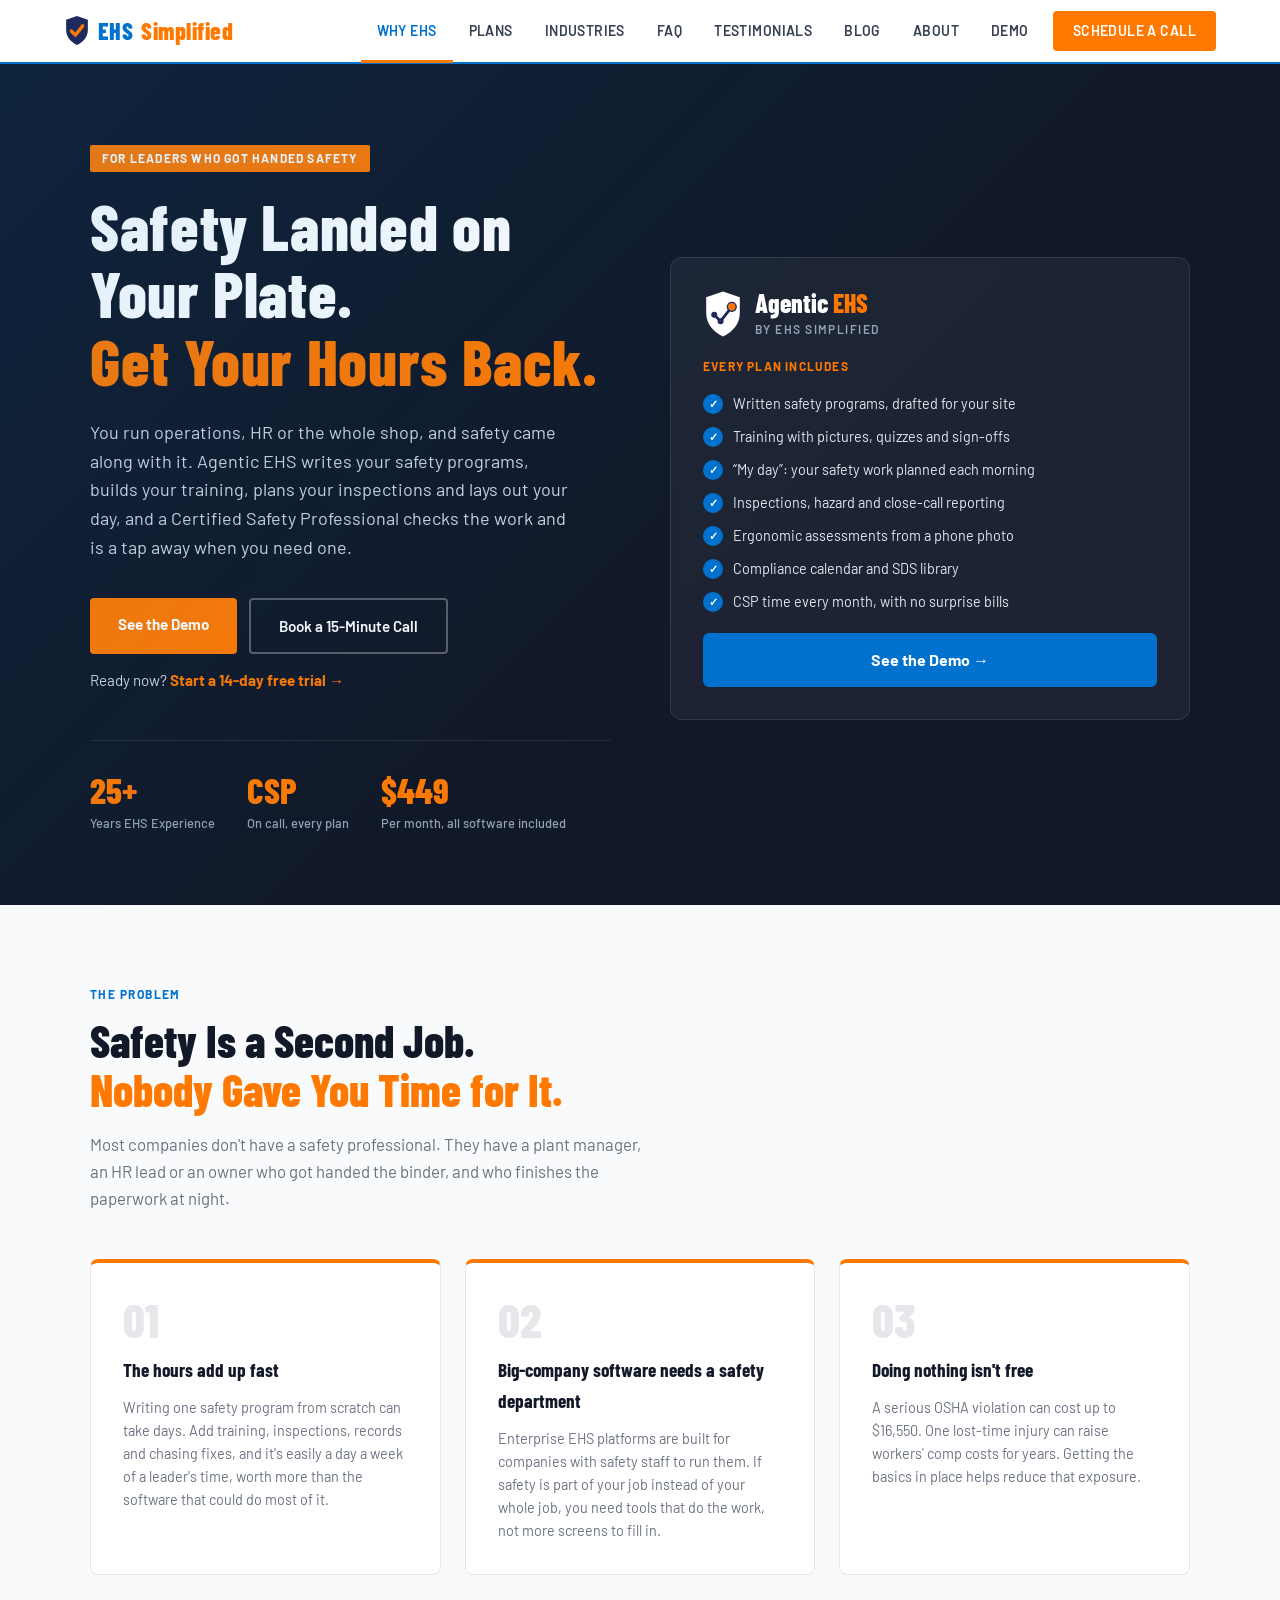
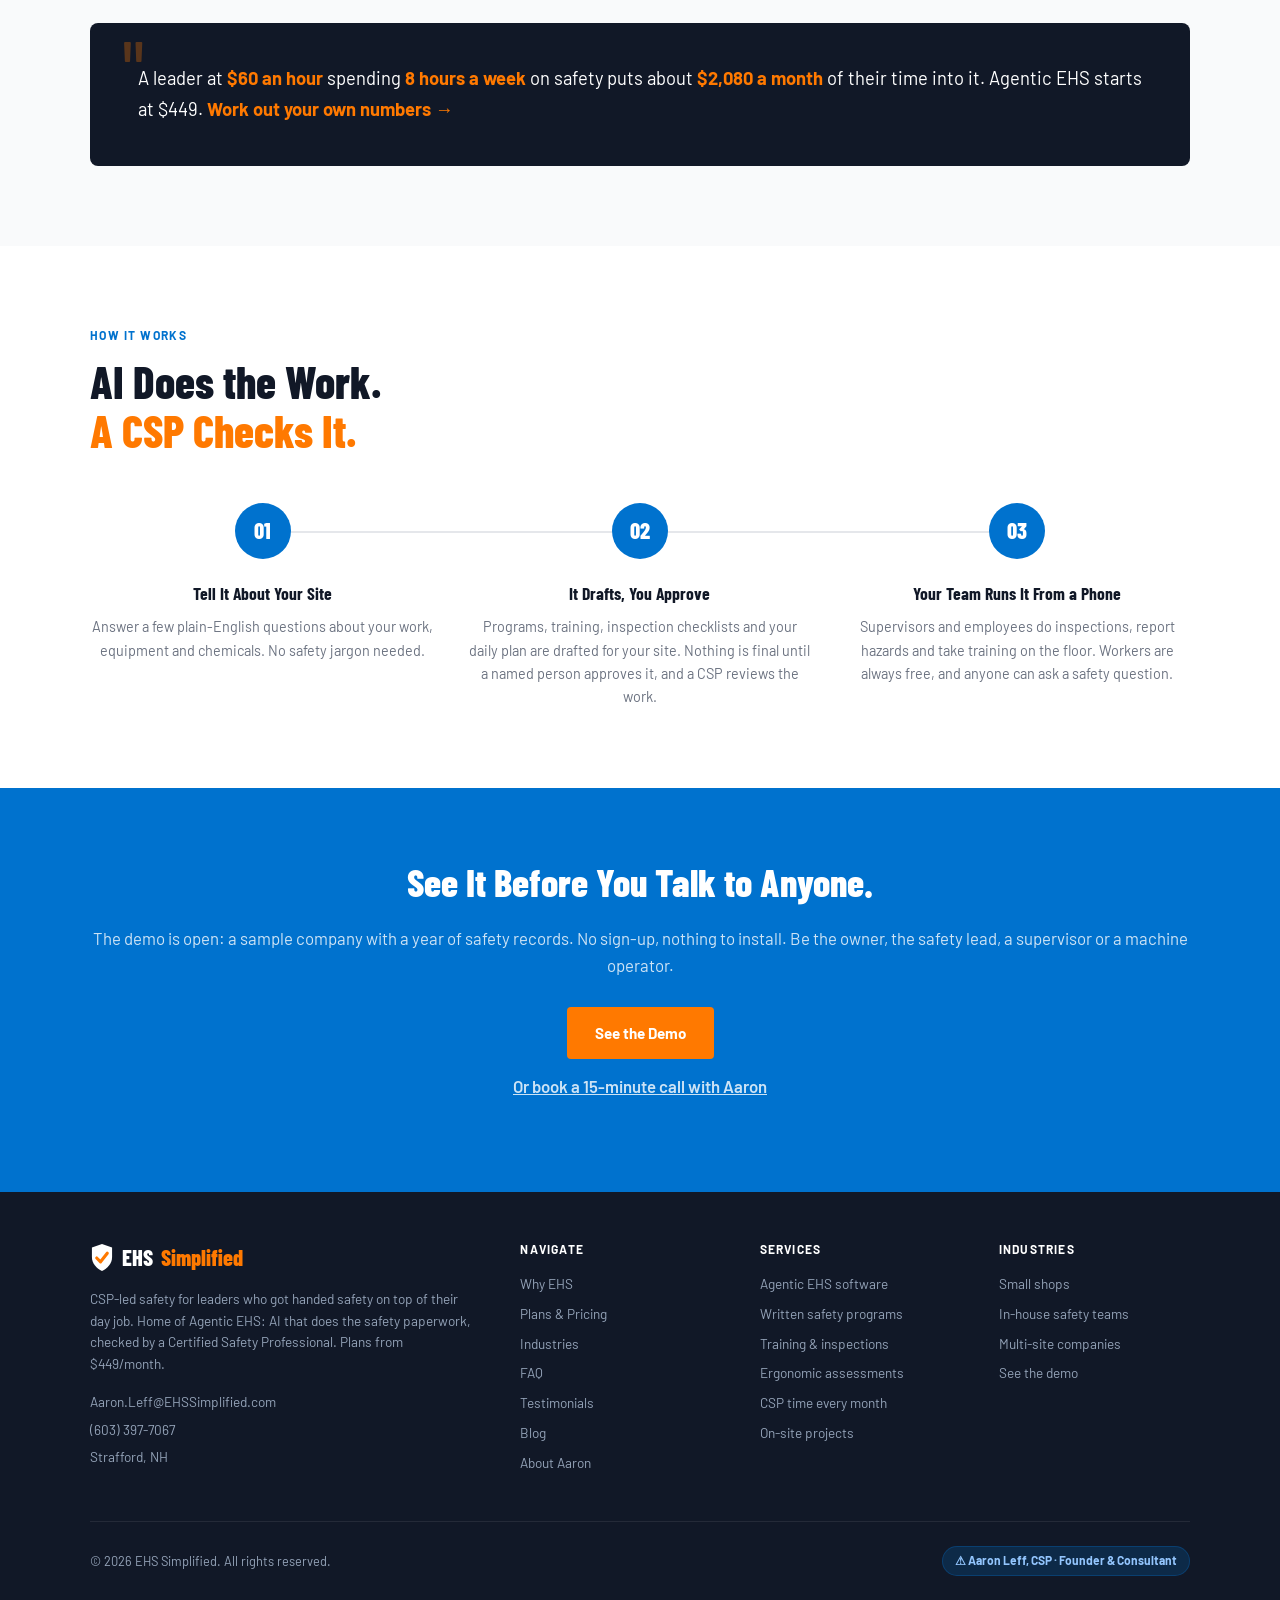
==== commit 3886dcab: "Launch Agentic EHS on the site: new logos, software plans, demo and trial links Co-Authored-By: Clau" ====
--- a/index.html
+++ b/index.html
@@ -3,11 +3,11 @@
 <head>
   <meta charset="UTF-8" />
   <meta name="viewport" content="width=device-width, initial-scale=1.0" />
-  <title>Full-Scale EHS Consulting for Small Manufacturers, Delivered Fractionally | EHS Simplified</title>
-  <meta name="description" content="EHS Simplified is a full-scale EHS consulting practice for small manufacturers under 100 employees — a CSP-led fractional safety team plus a mobile safety platform. OSHA-aligned inspections, SDS library, training, and hazard reporting. Plans start at $129/month." />
-  <meta name="keywords" content="manufacturing safety consultant, fractional EHS manager for manufacturers, EHS consulting for small manufacturers, OSHA compliance for manufacturers, machine guarding consultant, lockout tagout program, safety app for manufacturing" />
-  <meta property="og:title" content="Full-Scale EHS Consulting for Small Manufacturers, Delivered Fractionally | EHS Simplified" />
-  <meta property="og:description" content="A CSP-led fractional safety team plus a mobile safety platform for small manufacturers — OSHA-aligned inspections, SDS library, training, and hazard reporting. Plans start at $129/month." />
+  <title>Safety Landed on Your Plate? Get Your Hours Back | EHS Simplified &amp; Agentic EHS</title>
+  <meta name="description" content="For leaders who got handed safety on top of their real job. Agentic EHS writes your safety programs, builds training and plans your day, with a Certified Safety Professional on call. From $449/month, 14-day free trial." />
+  <meta name="keywords" content="EHS software for small business, safety program software, AI safety programs, safety manager software, OSHA written programs, safety training software, fractional safety manager, CSP safety consultant" />
+  <meta property="og:title" content="Safety Landed on Your Plate? Get Your Hours Back | EHS Simplified" />
+  <meta property="og:description" content="Agentic EHS writes your safety programs, builds training and plans your day, with a Certified Safety Professional on call. From $449/month, 14-day free trial." />
   <meta property="og:type" content="website" />
   <meta property="og:url" content="https://www.ehssimplified.com" />
   <link rel="canonical" href="https://www.ehssimplified.com/" />
@@ -18,15 +18,15 @@
     "@graph": [{
       "@type": "LocalBusiness",
       "name": "EHS Simplified",
-      "description": "Full-scale EHS consulting and mobile safety platform, delivered through a fractional CSP-led safety team for small manufacturers under 100 employees.",
+      "description": "CSP-led safety for leaders who got handed safety: Agentic EHS software that writes programs, builds training and plans the work, checked by a Certified Safety Professional.",
       "url": "https://www.ehssimplified.com",
       "telephone": "+16033977067",
       "email": "Aaron.Leff@EHSSimplified.com",
       "address": { "@type": "PostalAddress", "addressLocality": "Strafford", "addressRegion": "NH", "addressCountry": "US" },
       "founder": { "@type": "Person", "name": "Aaron Leff", "jobTitle": "Certified Safety Professional (CSP)", "description": "25+ years of Environmental Health & Safety experience" },
-      "priceRange": "$129–$1,499/month",
+      "priceRange": "$449–$1,695/month",
       "areaServed": "United States",
-      "serviceType": ["Manufacturing Safety Consulting", "EHS Consulting", "Fractional EHS Management", "Safety Program Management", "OSHA Compliance", "Safety Training"]
+      "serviceType": ["EHS Software", "Safety Program Management", "Fractional EHS Management", "Safety Training", "Ergonomic Assessments", "EHS Consulting"]
     }]
   }
   </script>
@@ -35,13 +35,15 @@
   <link rel="preconnect" href="https://fonts.googleapis.com" />
   <link rel="preconnect" href="https://fonts.gstatic.com" crossorigin />
   <link href="https://fonts.googleapis.com/css2?family=Barlow+Condensed:wght@600;700;800&family=Barlow:wght@400;500;600&display=swap" rel="stylesheet" />
+  <link rel="icon" href="/img/ehs-simplified-mark.svg" type="image/svg+xml" />
   <link rel="stylesheet" href="styles.css" />
   <script type="text/javascript">(function(c,l,a,r,i,t,y){c[a]=c[a]||function(){(c[a].q=c[a].q||[]).push(arguments)};t=l.createElement(r);t.async=1;t.src="https://www.clarity.ms/tag/"+i;y=l.getElementsByTagName(r)[0];y.parentNode.insertBefore(t,y);})(window,document,"clarity","script","wr5b1aij5e");</script>
 </head>
 <body>
 
 <nav class="nav">
-  <a class="nav-logo" href="index.html">EHS <span>Simplified</span></a>
+  <a class="nav-logo" href="index.html"><img src="/img/ehs-simplified-mark.svg" alt="" width="26" height="31">EHS <span>Simplified</span></a>
+  <a class="nav-mobile-cta" href="https://demo.agentic-ehs.com" target="_blank" rel="noopener">See the demo</a>
   <ul class="nav-links">
     <li><a href="index.html" class="active">Why EHS</a></li>
     <li><a href="plans.html">Plans</a></li>
@@ -50,6 +52,7 @@
     <li><a href="testimonials.html">Testimonials</a></li>
     <li><a href="blog.html">Blog</a></li>
     <li><a href="about.html">About</a></li>
+    <li><a href="https://demo.agentic-ehs.com" target="_blank" rel="noopener">Demo</a></li>
     <li><a href="https://calendly.com/aaron-leff-ehssimplified/30min" target="_blank" class="nav-cta">Schedule a Call</a></li>
   </ul>
 </nav>
@@ -58,13 +61,14 @@
 <section class="hero">
   <div class="hero-inner">
     <div>
-      <div class="hero-eyebrow">CSP-Led EHS Consulting for Manufacturers — Engagements From $129/mo</div>
-      <h1>Full-Scale EHS Consulting for Small Manufacturers.<br><span>Delivered Fractionally.</span></h1>
-      <p class="hero-sub">EHS Simplified pairs 25+ years of Certified Safety Professional experience with a mobile safety platform — built for manufacturers under 100 employees who need the program rigor of an in-house safety department, without the cost of running one.</p>
+      <div class="hero-eyebrow">For leaders who got handed safety</div>
+      <h1>Safety Landed on Your Plate.<br><span>Get Your Hours Back.</span></h1>
+      <p class="hero-sub">You run operations, HR or the whole shop, and safety came along with it. Agentic EHS writes your safety programs, builds your training, plans your inspections and lays out your day, and a Certified Safety Professional checks the work and is a tap away when you need one.</p>
       <div class="hero-btns">
-        <a href="https://app.ehssimplified.com/democoplumbing" target="_blank" class="btn-primary">Try the App Free</a>
-        <a href="https://calendly.com/aaron-leff-ehssimplified/30min" target="_blank" class="btn-secondary">Talk to a CSP</a>
-      </div>
+        <a href="https://demo.agentic-ehs.com" target="_blank" rel="noopener" class="btn-primary">See the Demo</a>
+        <a href="https://calendly.com/aaron-leff-ehssimplified/30min" target="_blank" rel="noopener" class="btn-secondary">Book a 15-Minute Call</a>
+      </div>
+      <p class="hero-trial">Ready now? <a href="https://app.agentic-ehs.com/start">Start a 14-day free trial →</a></p>
       <div class="hero-stats">
         <div>
           <div class="hero-stat-num">25+</div>
@@ -72,25 +76,27 @@
         </div>
         <div>
           <div class="hero-stat-num">CSP</div>
-          <div class="hero-stat-label">Certified Safety Professional</div>
+          <div class="hero-stat-label">On call, every plan</div>
         </div>
         <div>
-          <div class="hero-stat-num">$129</div>
-          <div class="hero-stat-label">Starting per month</div>
+          <div class="hero-stat-num">$449</div>
+          <div class="hero-stat-label">Per month, all software included</div>
         </div>
       </div>
     </div>
     <div class="hero-card">
-      <div class="hero-card-label">What's Included</div>
+      <div class="hero-card-brand"><img src="/img/agentic-ehs-mark-white.svg" alt="" width="40" height="48"><div><div class="hero-card-name">Agentic <span>EHS</span></div><div class="hero-card-by">by EHS Simplified</div></div></div>
+      <div class="hero-card-label">Every plan includes</div>
       <div class="feature-pills">
-        <div class="feature-pill">Dedicated fractional EHS Manager</div>
-        <div class="feature-pill">Safety inspections &amp; checklists</div>
-        <div class="feature-pill">SDS library — chemical safety at a glance</div>
-        <div class="feature-pill">Hazard &amp; near-miss reporting</div>
-        <div class="feature-pill">OSHA-aligned training materials</div>
-        <div class="feature-pill">Secure company document portal</div>
-      </div>
-      <a href="https://app.ehssimplified.com/democoplumbing" target="_blank" class="hero-card-link">Launch Live Demo →</a>
+        <div class="feature-pill">Written safety programs, drafted for your site</div>
+        <div class="feature-pill">Training with pictures, quizzes and sign-offs</div>
+        <div class="feature-pill">“My day”: your safety work planned each morning</div>
+        <div class="feature-pill">Inspections, hazard and close-call reporting</div>
+        <div class="feature-pill">Ergonomic assessments from a phone photo</div>
+        <div class="feature-pill">Compliance calendar and SDS library</div>
+        <div class="feature-pill">CSP time every month, with no surprise bills</div>
+      </div>
+      <a href="https://demo.agentic-ehs.com" target="_blank" rel="noopener" class="hero-card-link">See the Demo →</a>
     </div>
   </div>
 </section>
@@ -99,27 +105,27 @@
 <section class="problem">
   <div class="section-inner">
     <div class="section-label">The Problem</div>
-    <h2 class="section-title">The Safety Programs Large Companies Run.<br><span>Built for Manufacturers Under 100 Employees.</span></h2>
-    <p class="section-sub">Documented policies, audits, and dedicated oversight — the hallmarks of a mature safety program — have historically required an in-house department or a national consulting retainer. Not anymore.</p>
+    <h2 class="section-title">Safety Is a Second Job.<br><span>Nobody Gave You Time for It.</span></h2>
+    <p class="section-sub">Most companies don't have a safety professional. They have a plant manager, an HR lead or an owner who got handed the binder, and who finishes the paperwork at night.</p>
     <div class="problem-grid">
       <div class="problem-card">
         <div class="problem-num">01</div>
-        <h3>National platforms price out growing businesses</h3>
-        <p>Platforms like VelocityEHS and Benchmark Gensuite can run into the thousands per month and typically require a dedicated administrator to run them. Built for companies with in-house safety staff, not the businesses that need protection most.</p>
+        <h3>The hours add up fast</h3>
+        <p>Writing one safety program from scratch can take days. Add training, inspections, records and chasing fixes, and it's easily a day a week of a leader's time, worth more than the software that could do most of it.</p>
       </div>
       <div class="problem-card">
         <div class="problem-num">02</div>
-        <h3>Spreadsheets and binders don't scale</h3>
-        <p>Paper programs get ignored, and shared drives get outgrown fast. A safety program your team can't access in the field, or that can't grow with the business, isn't really a safety program.</p>
+        <h3>Big-company software needs a safety department</h3>
+        <p>Enterprise EHS platforms are built for companies with safety staff to run them. If safety is part of your job instead of your whole job, you need tools that do the work, not more screens to fill in.</p>
       </div>
       <div class="problem-card">
         <div class="problem-num">03</div>
-        <h3>Doing nothing costs more</h3>
-        <p>OSHA serious violation fines run up to $16,550 per violation. A single lost-time injury can drive workers' comp premiums up for years. The cost of inaction is not zero.</p>
+        <h3>Doing nothing isn't free</h3>
+        <p>A serious OSHA violation can cost up to $16,550. One lost-time injury can raise workers' comp costs for years. Getting the basics in place helps reduce that exposure.</p>
       </div>
     </div>
     <div class="pullquote">
-      <p>Starting at <strong>$129/month</strong>, your business gets a dedicated fractional EHS Manager and a mobile safety platform built by a CSP — inspections, training, hazard reporting, and SDS access, backed by the same expertise a full-time safety department would provide.</p>
+      <p>A leader at <strong>$60 an hour</strong> spending <strong>8 hours a week</strong> on safety puts about <strong>$2,080 a month</strong> of their time into it. Agentic EHS starts at $449. <a href="plans.html#time-calc">Work out your own numbers →</a></p>
     </div>
   </div>
 </section>
@@ -127,23 +133,23 @@
 <!-- Process -->
 <section>
   <div class="section-inner">
-    <div class="section-label">The Process</div>
-    <h2 class="section-title">Up and Running<br><span>in 48 Hours.</span></h2>
+    <div class="section-label">How It Works</div>
+    <h2 class="section-title">AI Does the Work.<br><span>A CSP Checks It.</span></h2>
     <div class="process-steps">
       <div class="process-step">
         <div class="process-num">01</div>
-        <h3>Pick Your Plan &amp; Sign Up</h3>
-        <p>Choose the level of fractional EHS support that fits your business. Your account is created immediately and your team can download the app the same day.</p>
+        <h3>Tell It About Your Site</h3>
+        <p>Answer a few plain-English questions about your work, equipment and chemicals. No safety jargon needed.</p>
       </div>
       <div class="process-step">
         <div class="process-num">02</div>
-        <h3>We Configure Your Program</h3>
-        <p>Send us your basics — we load your SDS library, emergency contacts, document portal, and OSHA-aligned inspection checklists. Done for you, not by you.</p>
+        <h3>It Drafts, You Approve</h3>
+        <p>Programs, training, inspection checklists and your daily plan are drafted for your site. Nothing is final until a named person approves it, and a CSP reviews the work.</p>
       </div>
       <div class="process-step">
         <div class="process-num">03</div>
-        <h3>Your Team Goes Live</h3>
-        <p>Employees get mobile access to everything — inspections, safety data sheets, training materials, and hazard reporting — right on their phone.</p>
+        <h3>Your Team Runs It From a Phone</h3>
+        <p>Supervisors and employees do inspections, report hazards and take training on the floor. Workers are always free, and anyone can ask a safety question.</p>
       </div>
     </div>
   </div>
@@ -151,17 +157,18 @@
 
 <!-- CTA Band -->
 <div class="cta-band">
-  <h2>See It Before You Subscribe.</h2>
-  <p>The live demo is open — no login, no sales call required. Explore the app and see exactly what your team would get.</p>
-  <a href="https://app.ehssimplified.com/democoplumbing" target="_blank" class="btn-primary">Launch Live Demo</a>
+  <h2>See It Before You Talk to Anyone.</h2>
+  <p>The demo is open: a sample company with a year of safety records. No sign-up, nothing to install. Be the owner, the safety lead, a supervisor or a machine operator.</p>
+  <a href="https://demo.agentic-ehs.com" target="_blank" rel="noopener" class="btn-primary">See the Demo</a>
+  <p class="cta-band-sub"><a href="https://calendly.com/aaron-leff-ehssimplified/30min" target="_blank" rel="noopener">Or book a 15-minute call with Aaron</a></p>
 </div>
 
 <footer>
   <div class="footer-inner">
     <div class="footer-top">
       <div>
-        <div class="footer-logo">EHS <span>Simplified</span></div>
-        <p class="footer-tagline">A full-scale EHS consulting practice for small manufacturers, built around a fractional CSP-led safety team, plus a mobile safety platform your whole team can use — OSHA-aligned inspections, SDS library, training, and hazard reporting. Plans start at $129/month.</p>
+        <div class="footer-logo"><img src="/img/ehs-simplified-mark-white.svg" alt="" width="24" height="29">EHS <span>Simplified</span></div>
+        <p class="footer-tagline">CSP-led safety for leaders who got handed safety on top of their day job. Home of Agentic EHS: AI that does the safety paperwork, checked by a Certified Safety Professional. Plans from $449/month.</p>
         <div class="footer-contact">
           <a href="mailto:Aaron.Leff@EHSSimplified.com">Aaron.Leff@EHSSimplified.com</a>
           <a href="tel:6033977067">(603) 397-7067</a>
@@ -180,20 +187,19 @@
       </div>
       <div class="footer-col">
         <h4>Services</h4>
-        <a>Fractional EHS Management</a>
-        <a>Safety Program Management</a>
-        <a>OSHA Compliance</a>
-        <a>Hazard Communication</a>
-        <a>Safety Training</a>
-        <a>Incident Investigation</a>
-        <a>Risk Assessments</a>
+        <a href="plans.html">Agentic EHS software</a>
+        <a href="plans.html">Written safety programs</a>
+        <a href="plans.html">Training &amp; inspections</a>
+        <a href="plans.html">Ergonomic assessments</a>
+        <a href="plans.html">CSP time every month</a>
+        <a href="https://calendly.com/aaron-leff-ehssimplified/30min" target="_blank" rel="noopener">On-site projects</a>
       </div>
       <div class="footer-col">
         <h4>Industries</h4>
-        <a href="industries.html">Manufacturing</a>
-        <a href="industries.html">Retail &amp; Warehousing</a>
-        <a href="industries.html">Hospitality &amp; Food</a>
-        <a href="industries.html">Cannabis</a>
+        <a href="industries.html">Small shops</a>
+        <a href="industries.html">In-house safety teams</a>
+        <a href="industries.html">Multi-site companies</a>
+        <a href="https://demo.agentic-ehs.com" target="_blank" rel="noopener">See the demo</a>
       </div>
     </div>
     <div class="footer-bottom">
--- a/styles.css
+++ b/styles.css
@@ -50,6 +50,10 @@
 }
 
 .nav-logo span { color: var(--orange); }
+.nav-logo { display: inline-flex; align-items: center; gap: 8px; }
+.nav-logo img, .footer-logo img { display: block; flex: none; }
+.footer-logo { display: flex; align-items: center; gap: 8px; }
+.nav-mobile-cta { display: none; }
 
 .nav-links {
   display: flex;
@@ -1041,6 +1045,7 @@
 
 @media (max-width: 600px) {
   .nav-links { display: none; }
+  .nav-mobile-cta { display: inline-block; background: var(--orange); color: var(--white); font-weight: 700; font-size: 0.85rem; text-decoration: none; padding: 8px 14px; border-radius: 6px; }
   .problem-grid, .industries-grid, .pricing-grid { grid-template-columns: 1fr; }
   .hero-stats { flex-wrap: wrap; gap: 20px; }
   .form-grid { grid-template-columns: 1fr; }
@@ -1083,3 +1088,33 @@
   color: var(--blue);
   font-weight: 600;
 }
+
+/* ─── AGENTIC EHS LAUNCH ─── */
+.hero-trial { margin-top: 14px; font-size: 0.95rem; color: #CBD5E1; }
+.hero-trial a { color: var(--orange); font-weight: 700; text-decoration: none; }
+.hero-card-brand { display: flex; align-items: center; gap: 12px; margin-bottom: 18px; }
+.hero-card-name { font-family: var(--font-display); font-size: 1.6rem; font-weight: 800; line-height: 1; color: var(--white); }
+.hero-card-name span { color: var(--orange); }
+.hero-card-by { font-size: 0.75rem; font-weight: 600; letter-spacing: 0.12em; text-transform: uppercase; color: #94A3B8; margin-top: 4px; }
+.pullquote a { color: var(--orange); font-weight: 700; text-decoration: none; white-space: nowrap; }
+.cta-band-sub { margin-top: 14px; }
+.cta-band-sub a { color: inherit; font-weight: 600; }
+
+.time-calc-section { background: var(--bg); padding: 8px 5% 8px; }
+.time-calc { background: var(--white); border: 1px solid var(--border); border-left: 4px solid var(--orange); border-radius: 10px; padding: 24px 28px; display: grid; gap: 12px; }
+.time-calc h2 { font-family: var(--font-display); font-size: 1.5rem; font-weight: 800; }
+.time-calc-fields { display: flex; flex-wrap: wrap; gap: 16px; }
+.time-calc-fields label { flex: 1 1 220px; display: grid; gap: 6px; font-size: 0.85rem; font-weight: 600; color: var(--mid); }
+.time-calc-fields input { font: inherit; font-size: 1.05rem; padding: 10px 12px; border: 1px solid var(--border); border-radius: 6px; }
+.time-calc-out { font-size: 1.1rem; color: var(--dark); min-height: 1.6em; }
+.time-calc-note { font-size: 0.8rem; color: var(--muted); }
+.billing-toggle { display: flex; justify-content: center; gap: 0; max-width: 360px; margin: 24px auto 0; border: 2px solid var(--blue); border-radius: 8px; overflow: hidden; }
+.billing-toggle button { flex: 1; font: inherit; font-weight: 700; padding: 10px 12px; border: 0; background: var(--white); color: var(--blue); cursor: pointer; }
+.billing-toggle button.on { background: var(--blue); color: var(--white); }
+.billing-toggle small { font-weight: 500; font-size: 0.75rem; }
+.plan-included { background: var(--white); border: 1px solid var(--border); border-radius: 10px; padding: 24px 28px; }
+.plan-included h2 { font-family: var(--font-display); font-size: 1.4rem; font-weight: 800; margin-bottom: 12px; }
+.plan-included ul { columns: 2 280px; column-gap: 32px; padding-left: 18px; }
+.plan-included li { font-size: 0.92rem; color: var(--mid); margin-bottom: 8px; break-inside: avoid; }
+.pricing-note p { margin-bottom: 10px; font-size: 0.9rem; color: var(--mid); }
+.pricing-note a { color: var(--blue); font-weight: 700; }
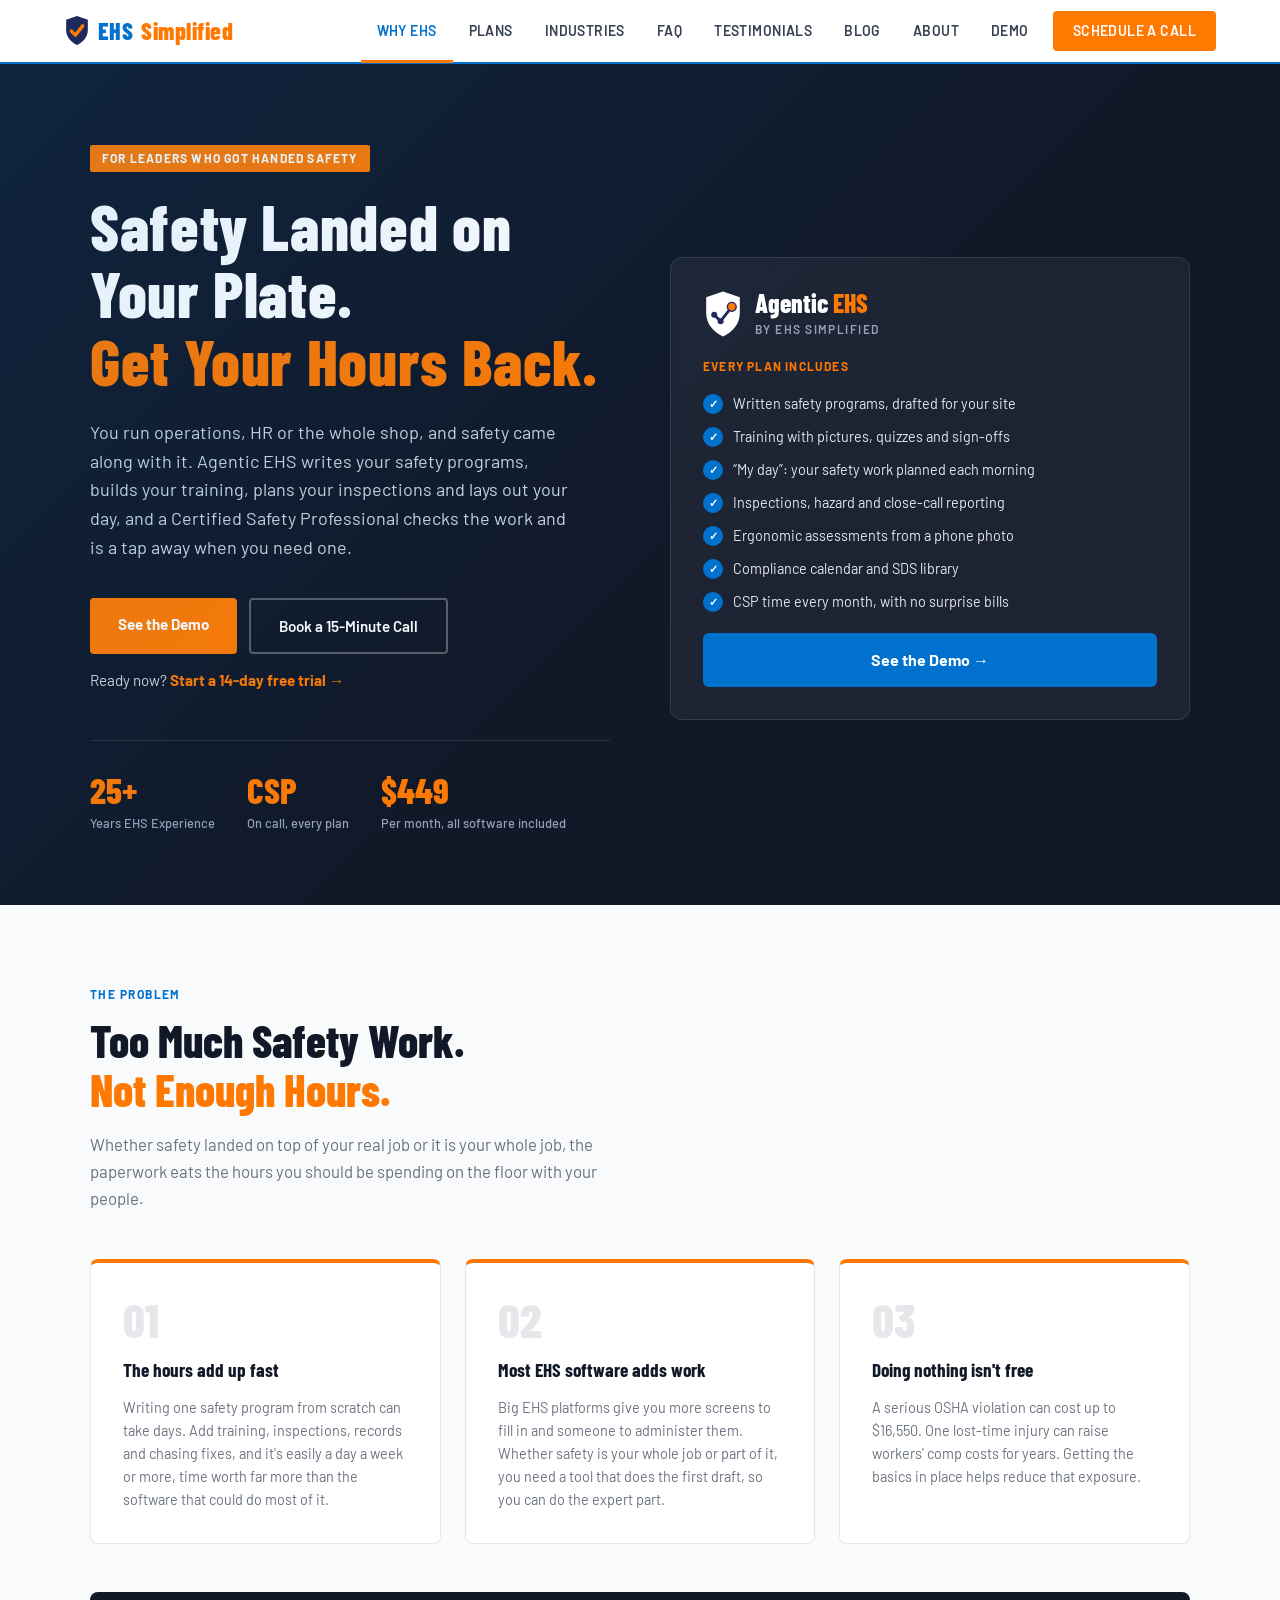
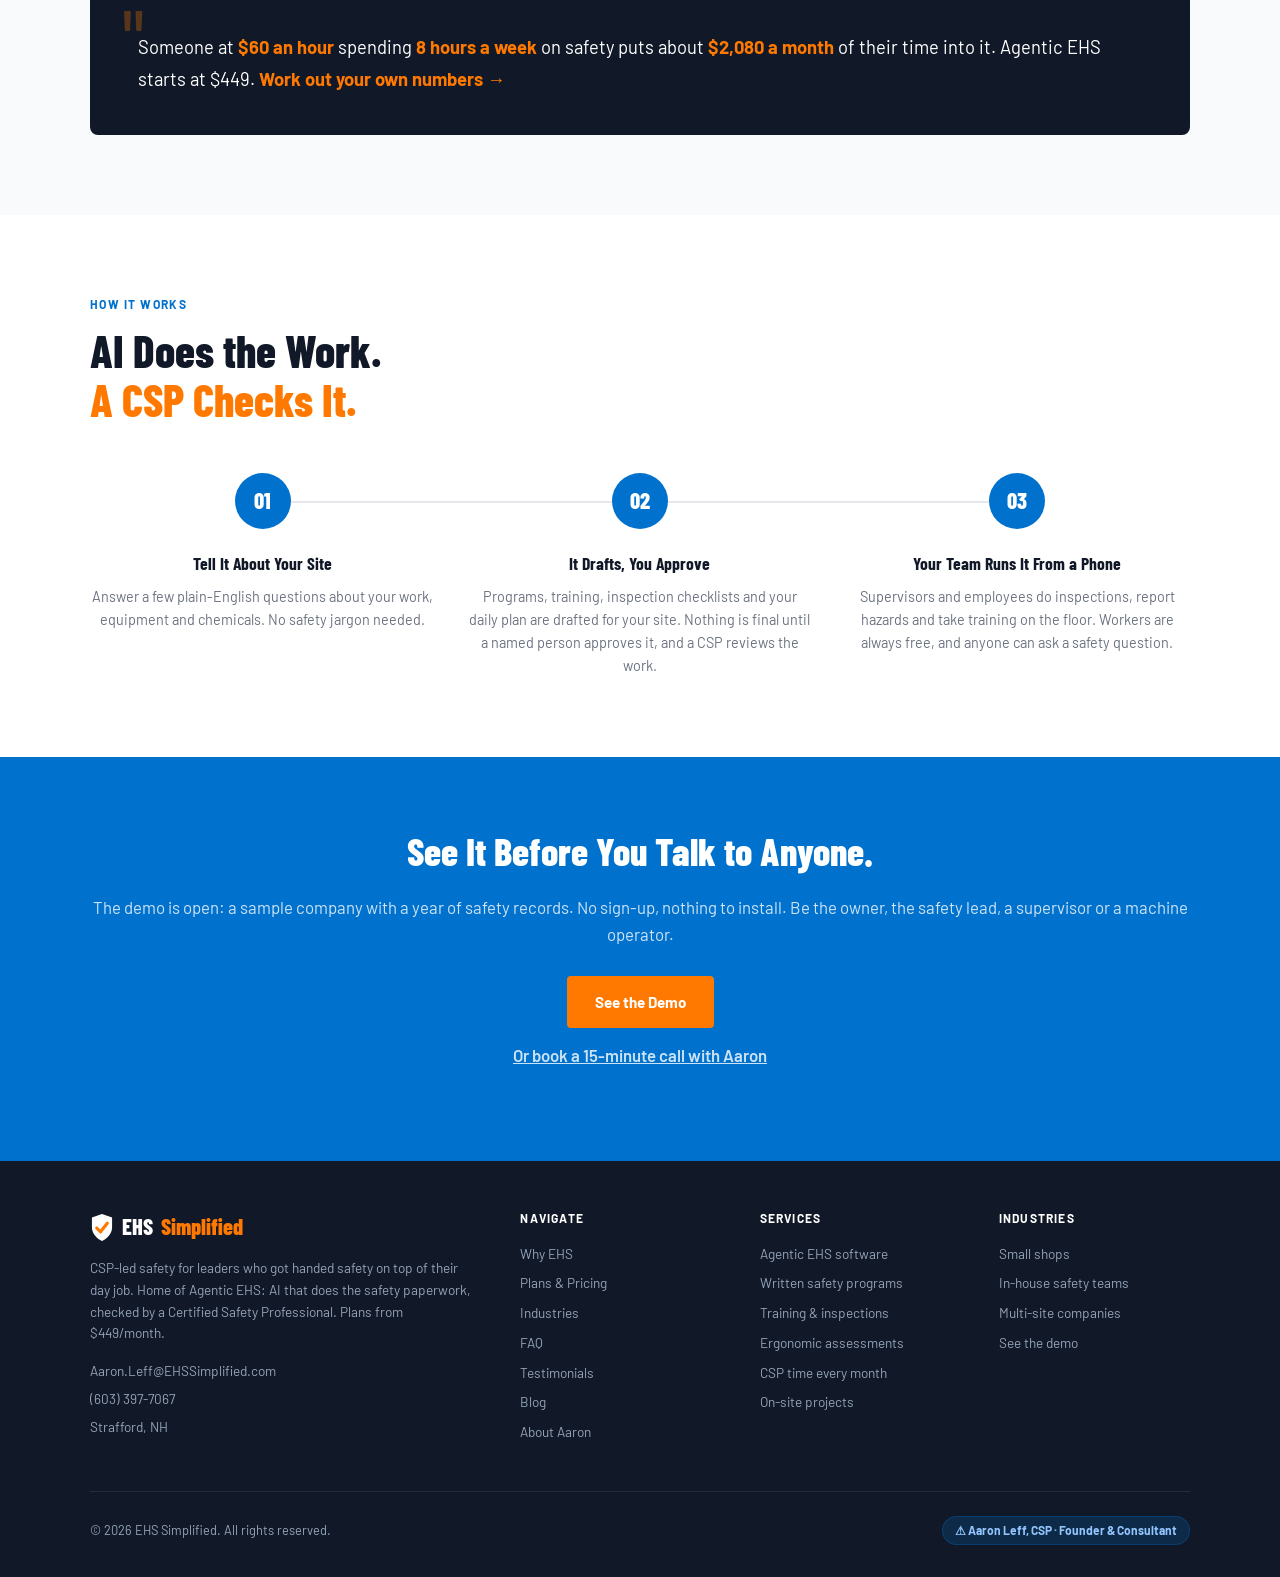
==== commit bf22a4da: "Home page: problem section speaks to full-time safety pros too Co-Authored-By: Claude Opus 5.5 <nore" ====
--- a/index.html
+++ b/index.html
@@ -105,18 +105,18 @@
 <section class="problem">
   <div class="section-inner">
     <div class="section-label">The Problem</div>
-    <h2 class="section-title">Safety Is a Second Job.<br><span>Nobody Gave You Time for It.</span></h2>
-    <p class="section-sub">Most companies don't have a safety professional. They have a plant manager, an HR lead or an owner who got handed the binder, and who finishes the paperwork at night.</p>
+    <h2 class="section-title">Too Much Safety Work.<br><span>Not Enough Hours.</span></h2>
+    <p class="section-sub">Whether safety landed on top of your real job or it is your whole job, the paperwork eats the hours you should be spending on the floor with your people.</p>
     <div class="problem-grid">
       <div class="problem-card">
         <div class="problem-num">01</div>
         <h3>The hours add up fast</h3>
-        <p>Writing one safety program from scratch can take days. Add training, inspections, records and chasing fixes, and it's easily a day a week of a leader's time, worth more than the software that could do most of it.</p>
+        <p>Writing one safety program from scratch can take days. Add training, inspections, records and chasing fixes, and it's easily a day a week or more, time worth far more than the software that could do most of it.</p>
       </div>
       <div class="problem-card">
         <div class="problem-num">02</div>
-        <h3>Big-company software needs a safety department</h3>
-        <p>Enterprise EHS platforms are built for companies with safety staff to run them. If safety is part of your job instead of your whole job, you need tools that do the work, not more screens to fill in.</p>
+        <h3>Most EHS software adds work</h3>
+        <p>Big EHS platforms give you more screens to fill in and someone to administer them. Whether safety is your whole job or part of it, you need a tool that does the first draft, so you can do the expert part.</p>
       </div>
       <div class="problem-card">
         <div class="problem-num">03</div>
@@ -125,7 +125,7 @@
       </div>
     </div>
     <div class="pullquote">
-      <p>A leader at <strong>$60 an hour</strong> spending <strong>8 hours a week</strong> on safety puts about <strong>$2,080 a month</strong> of their time into it. Agentic EHS starts at $449. <a href="plans.html#time-calc">Work out your own numbers →</a></p>
+      <p>Someone at <strong>$60 an hour</strong> spending <strong>8 hours a week</strong> on safety puts about <strong>$2,080 a month</strong> of their time into it. Agentic EHS starts at $449. <a href="plans.html#time-calc">Work out your own numbers →</a></p>
     </div>
   </div>
 </section>
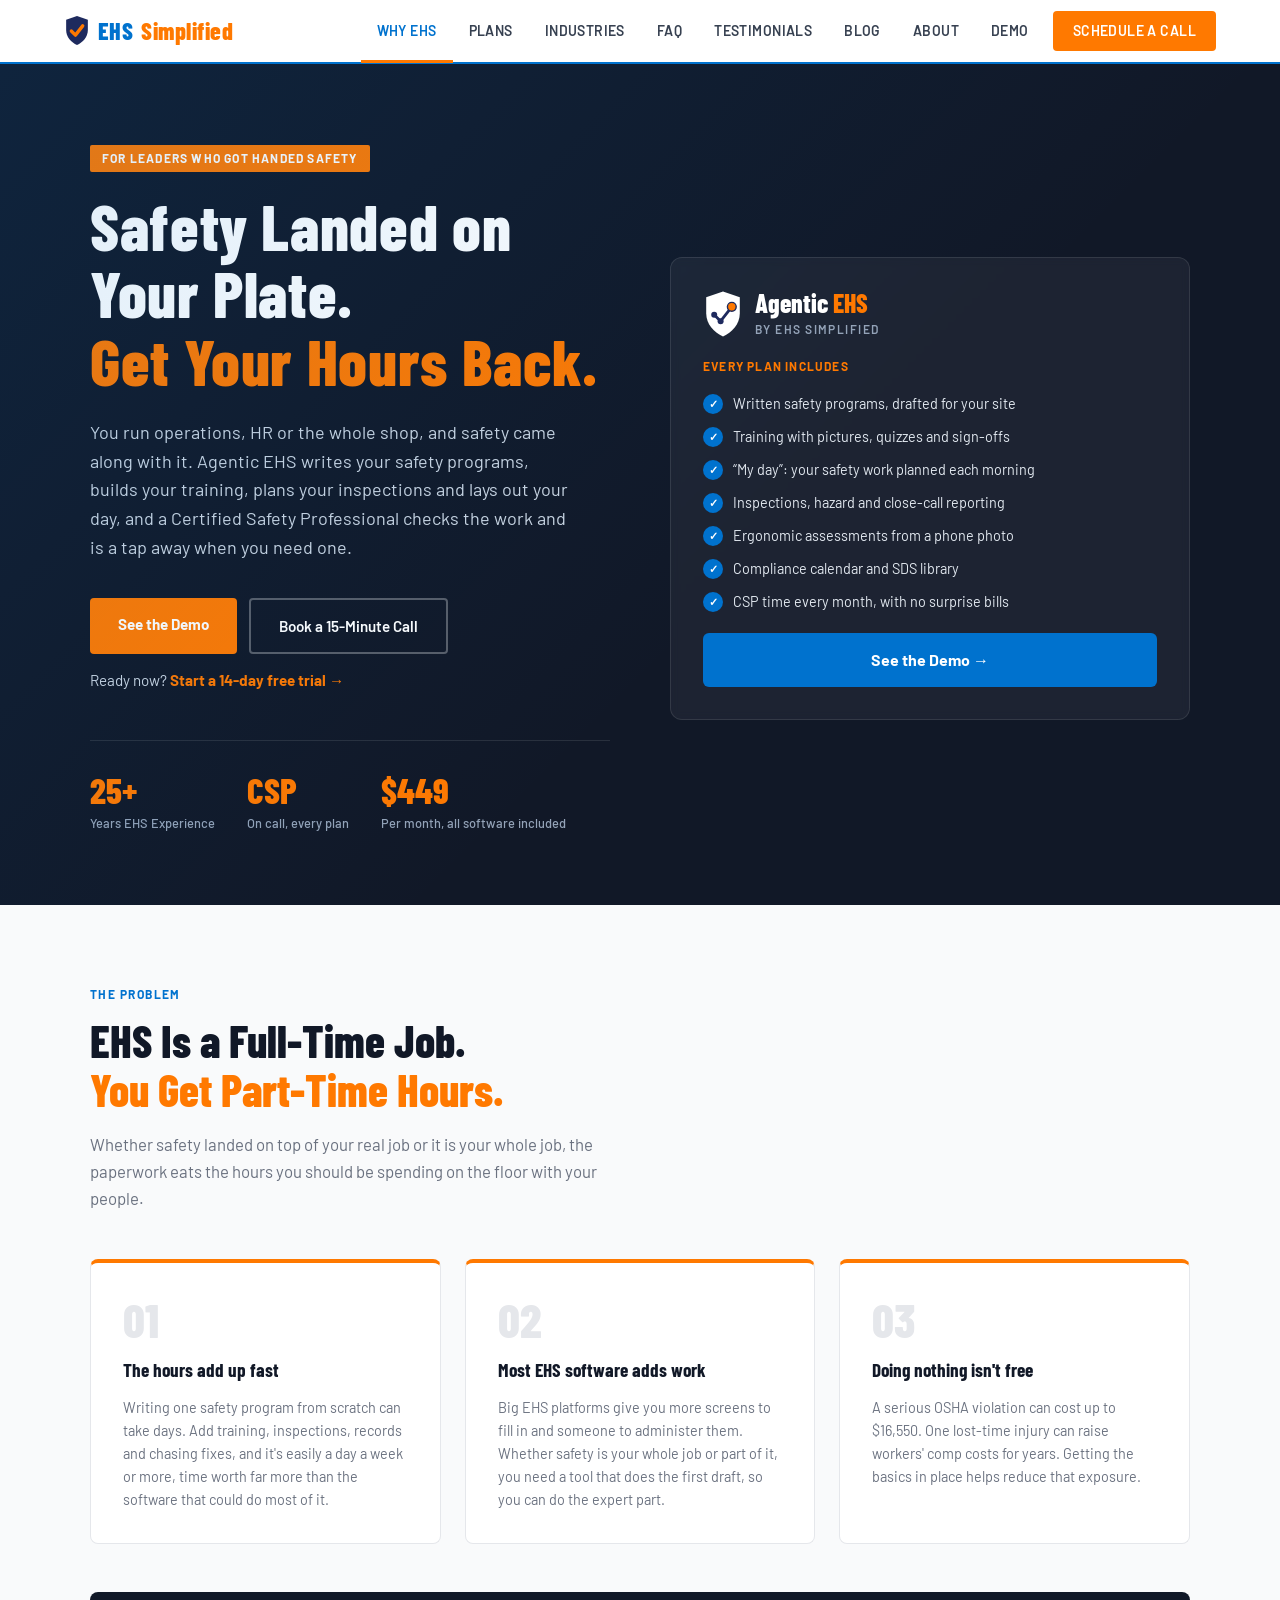
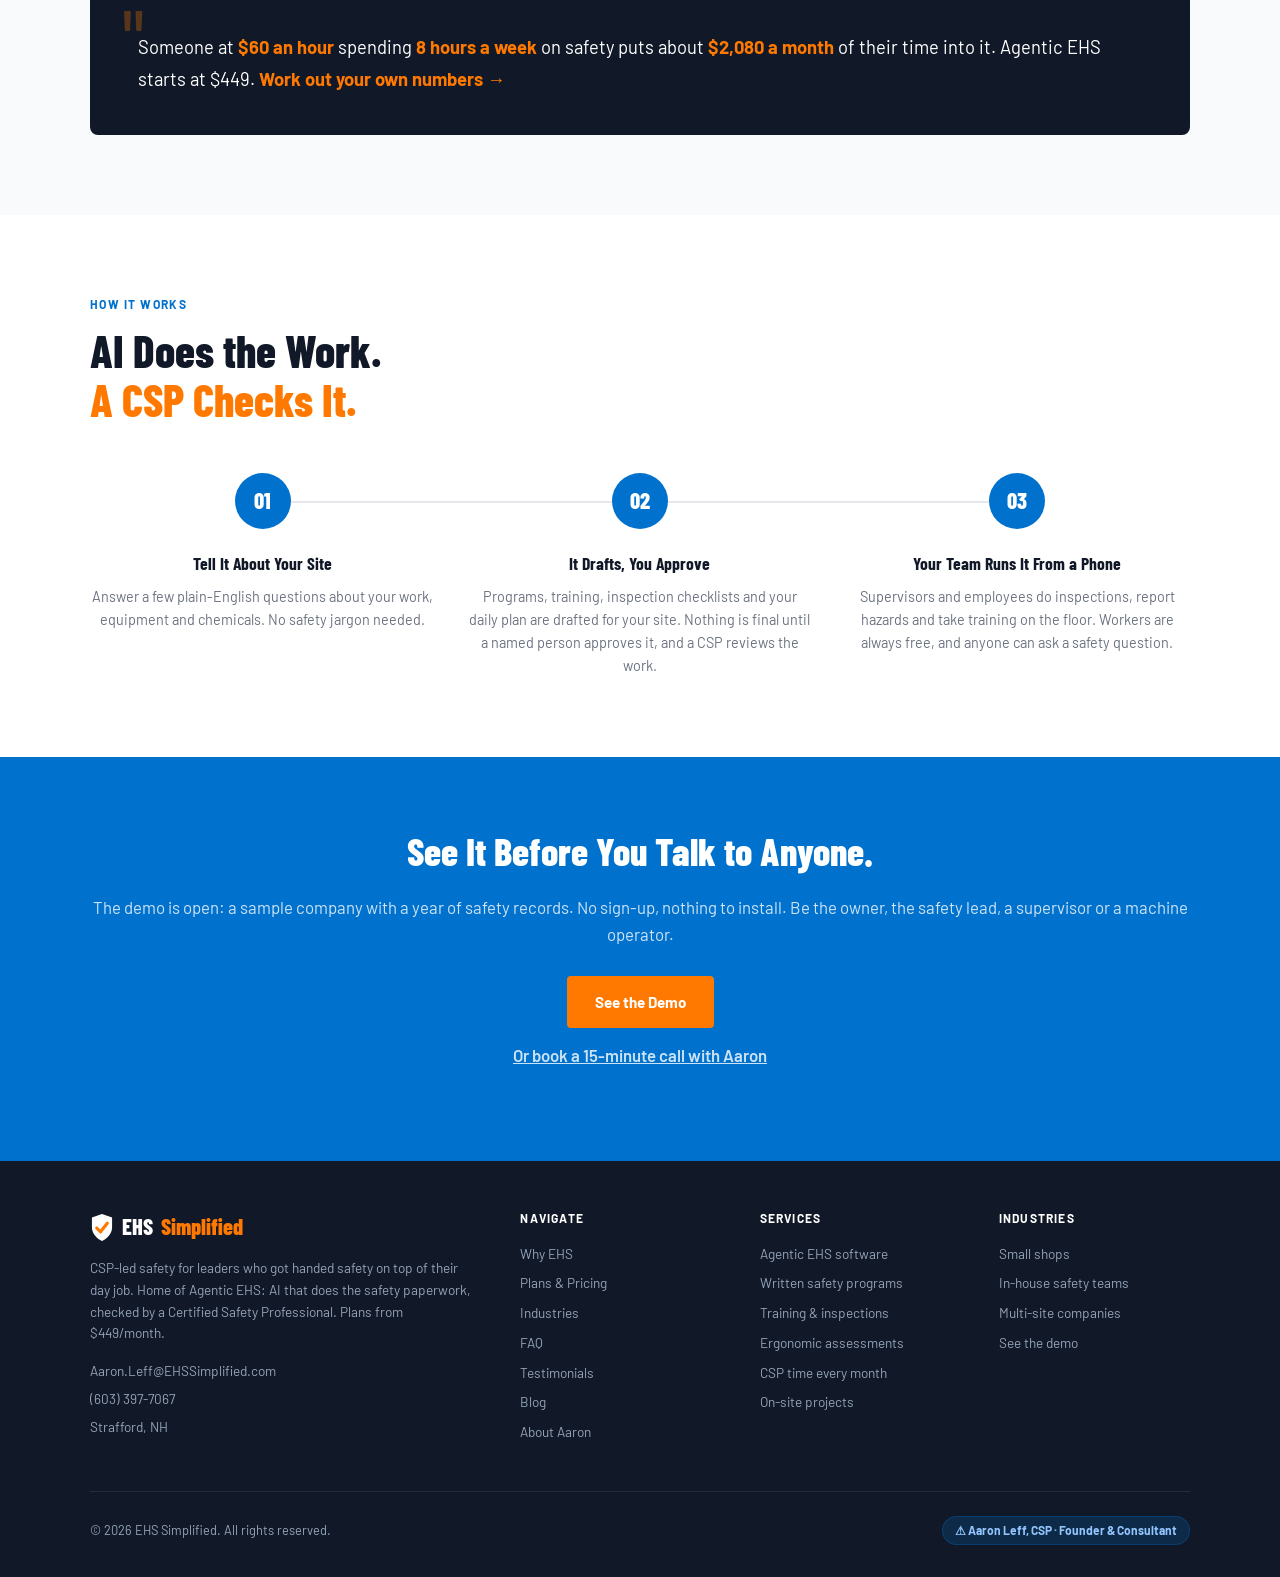
==== commit ef83365a: "Problem headline: EHS is a full-time job, you get part-time hours Co-Authored-By: Claude Opus 5.5 <n" ====
--- a/index.html
+++ b/index.html
@@ -105,7 +105,7 @@
 <section class="problem">
   <div class="section-inner">
     <div class="section-label">The Problem</div>
-    <h2 class="section-title">Too Much Safety Work.<br><span>Not Enough Hours.</span></h2>
+    <h2 class="section-title">EHS Is a Full-Time Job.<br><span>You Get Part-Time Hours.</span></h2>
     <p class="section-sub">Whether safety landed on top of your real job or it is your whole job, the paperwork eats the hours you should be spending on the floor with your people.</p>
     <div class="problem-grid">
       <div class="problem-card">
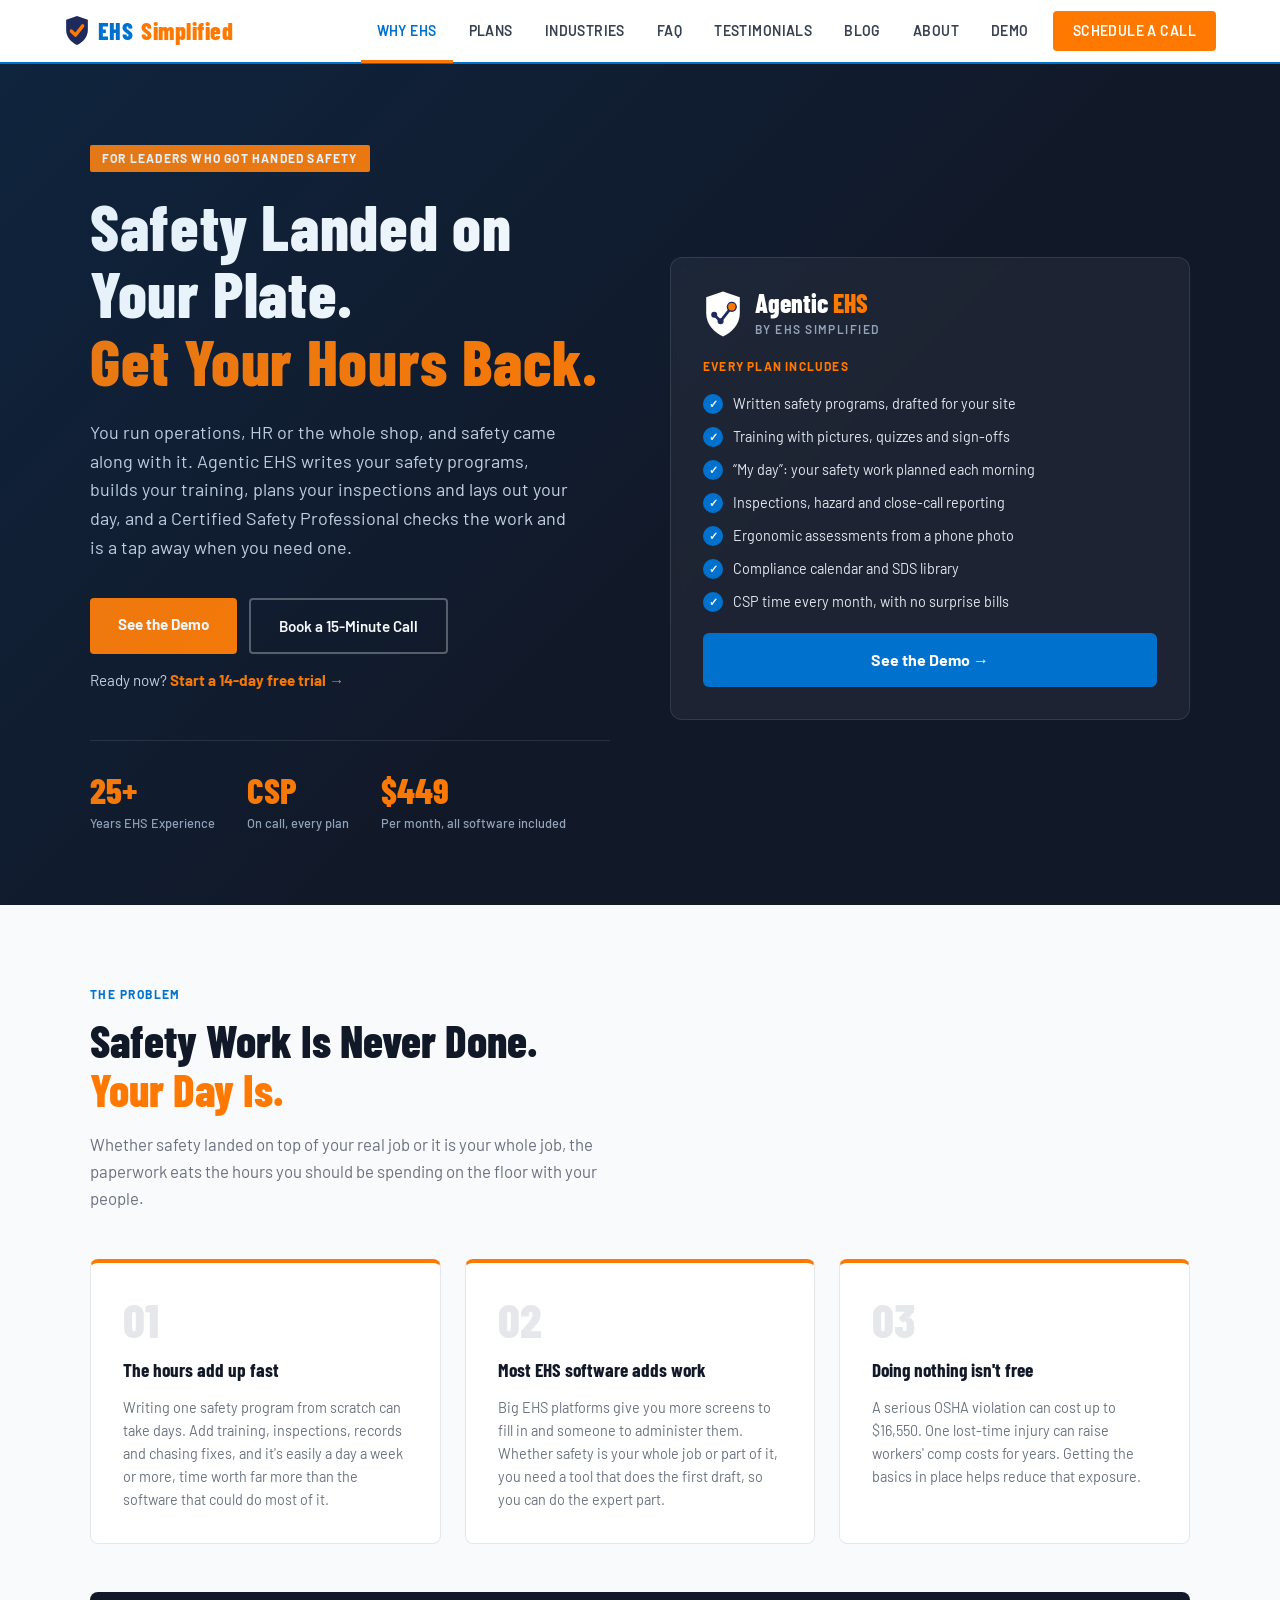
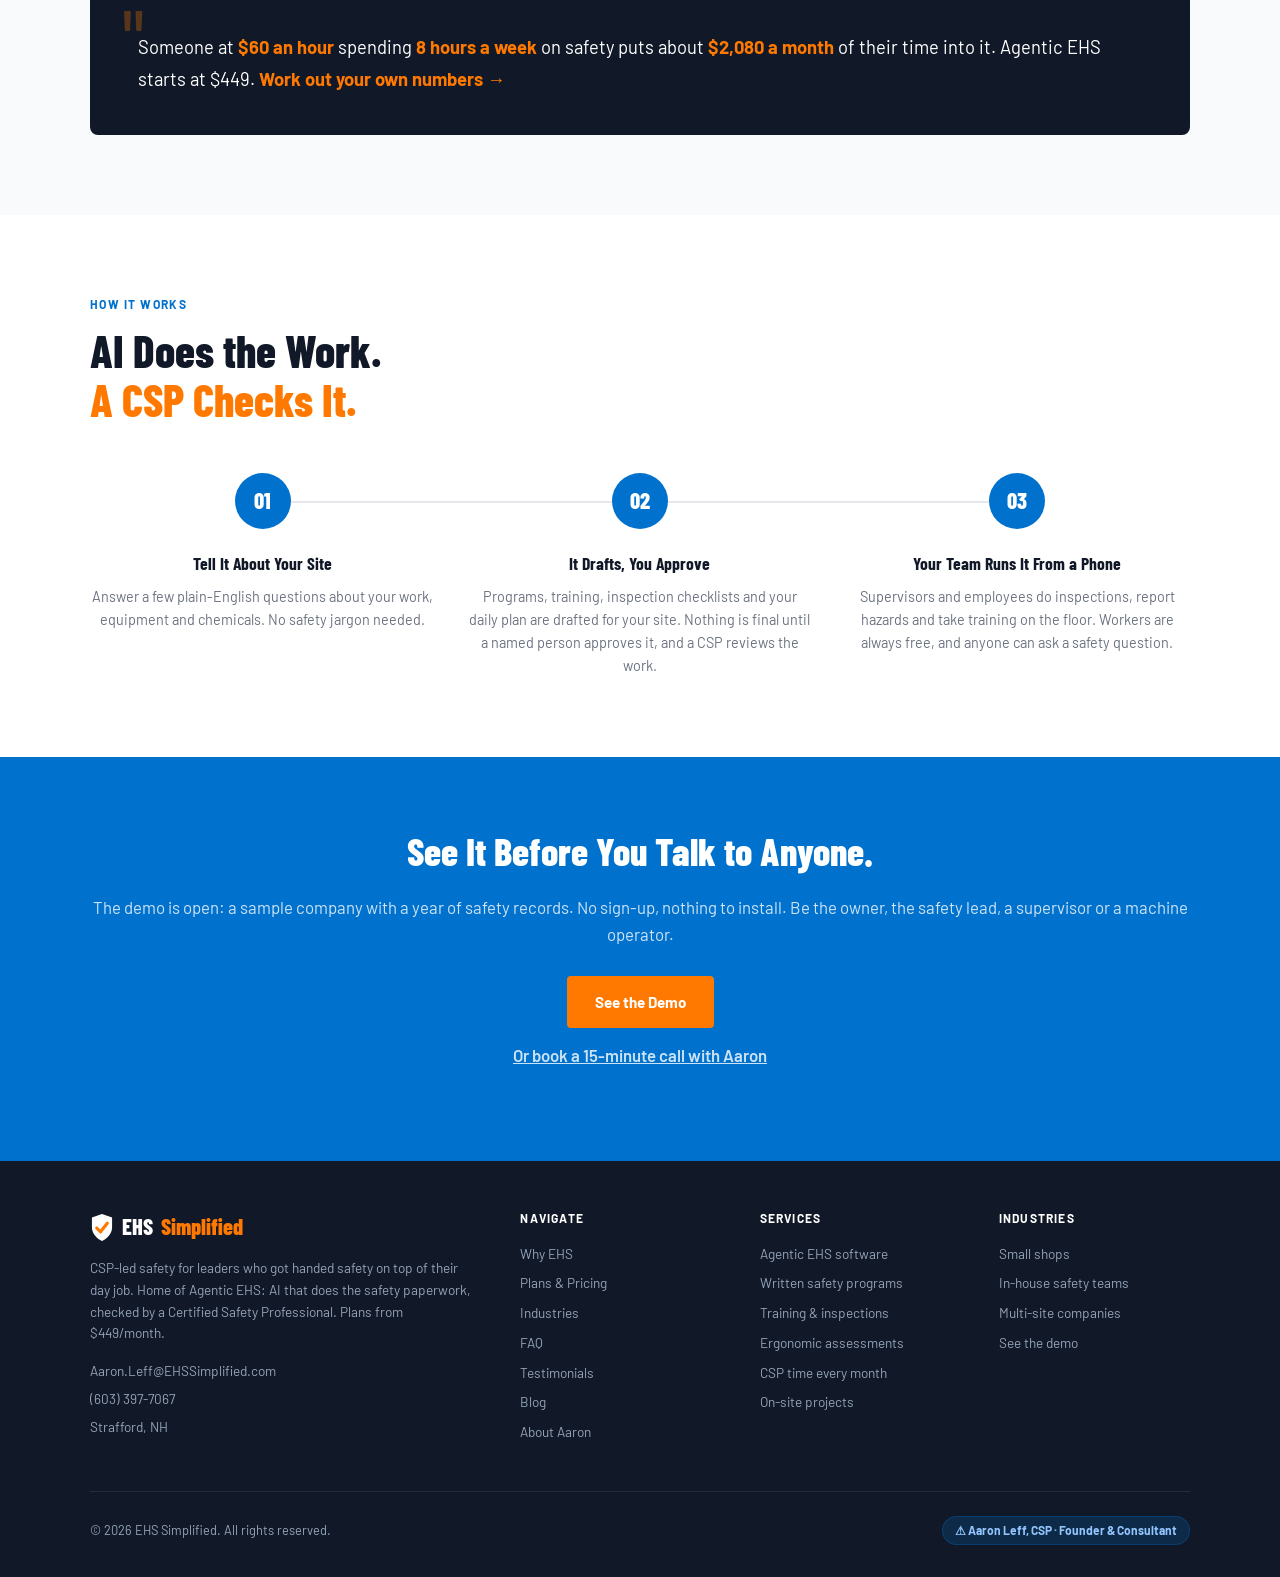
==== commit a73ffba7: "Problem headline: Safety work is never done. Your day is. Co-Authored-By: Claude Opus 5.5 <noreply@a" ====
--- a/index.html
+++ b/index.html
@@ -105,7 +105,7 @@
 <section class="problem">
   <div class="section-inner">
     <div class="section-label">The Problem</div>
-    <h2 class="section-title">EHS Is a Full-Time Job.<br><span>You Get Part-Time Hours.</span></h2>
+    <h2 class="section-title">Safety Work Is Never Done.<br><span>Your Day Is.</span></h2>
     <p class="section-sub">Whether safety landed on top of your real job or it is your whole job, the paperwork eats the hours you should be spending on the floor with your people.</p>
     <div class="problem-grid">
       <div class="problem-card">
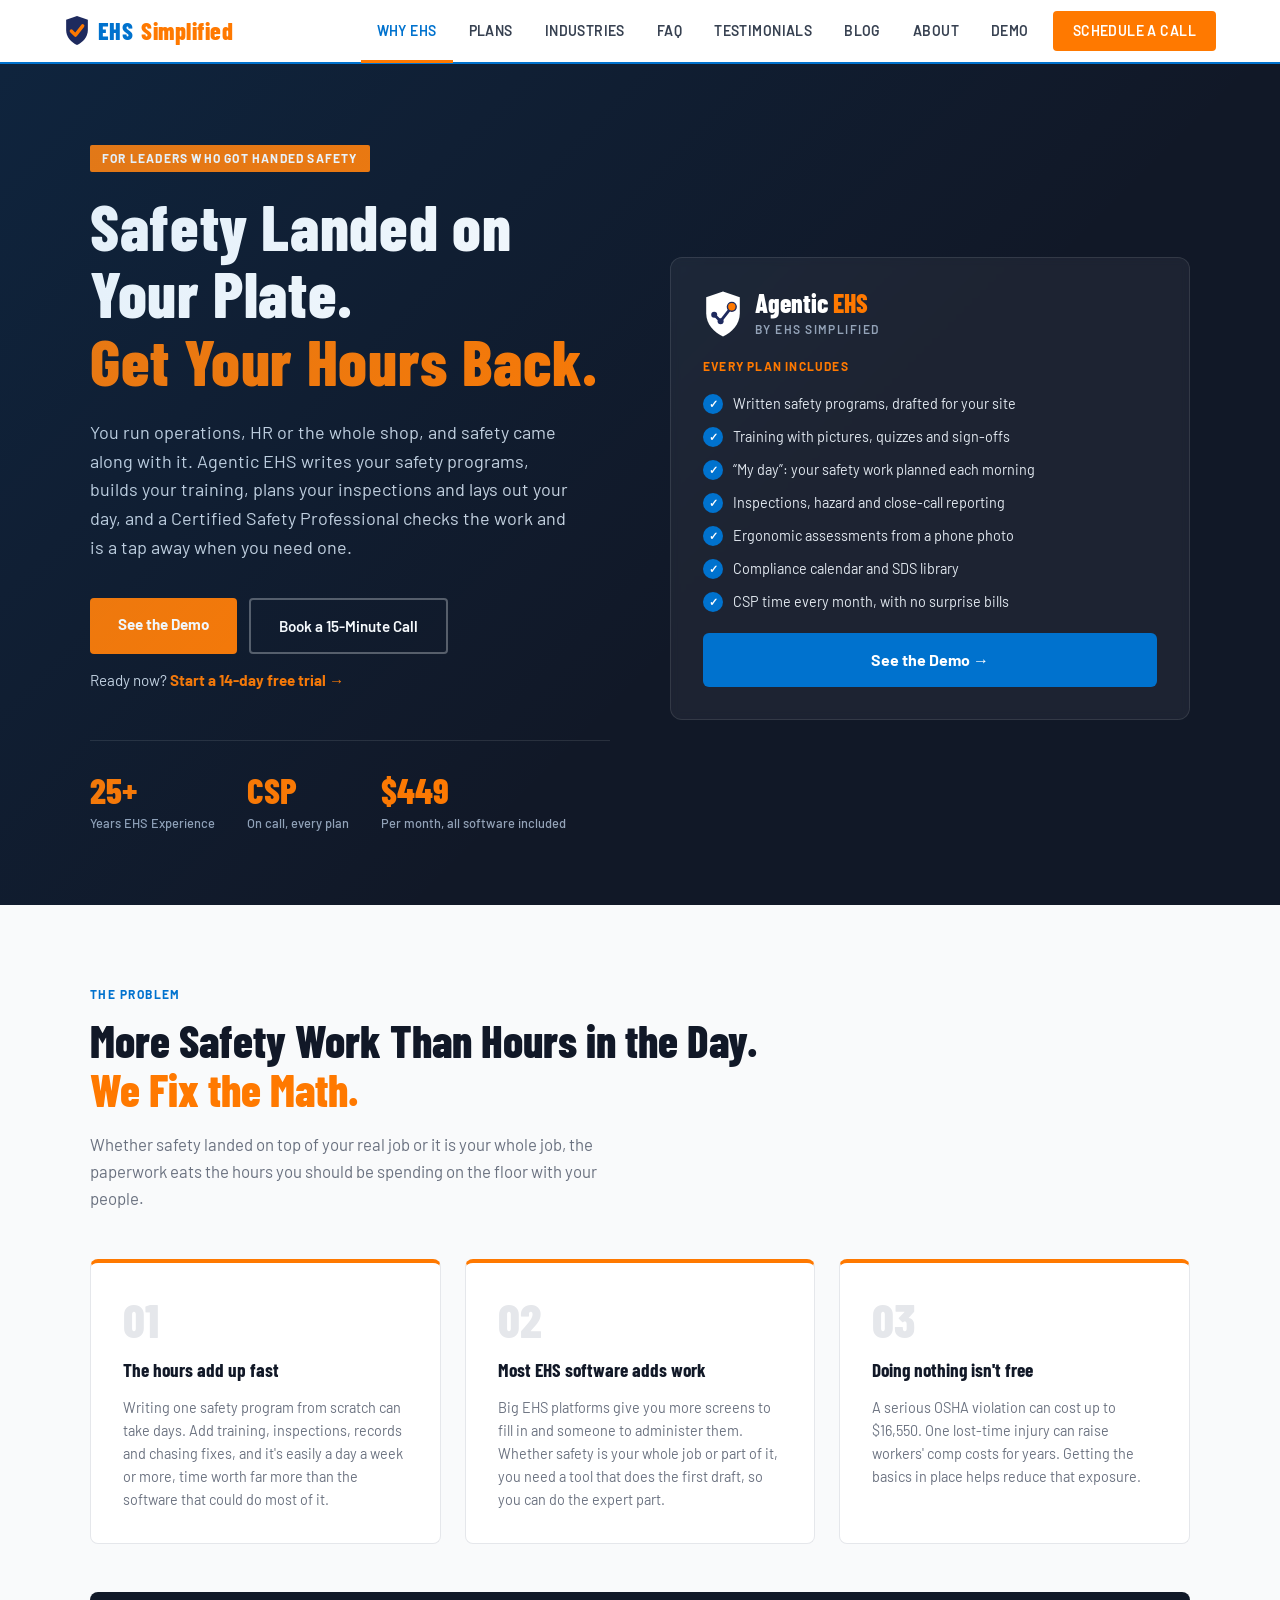
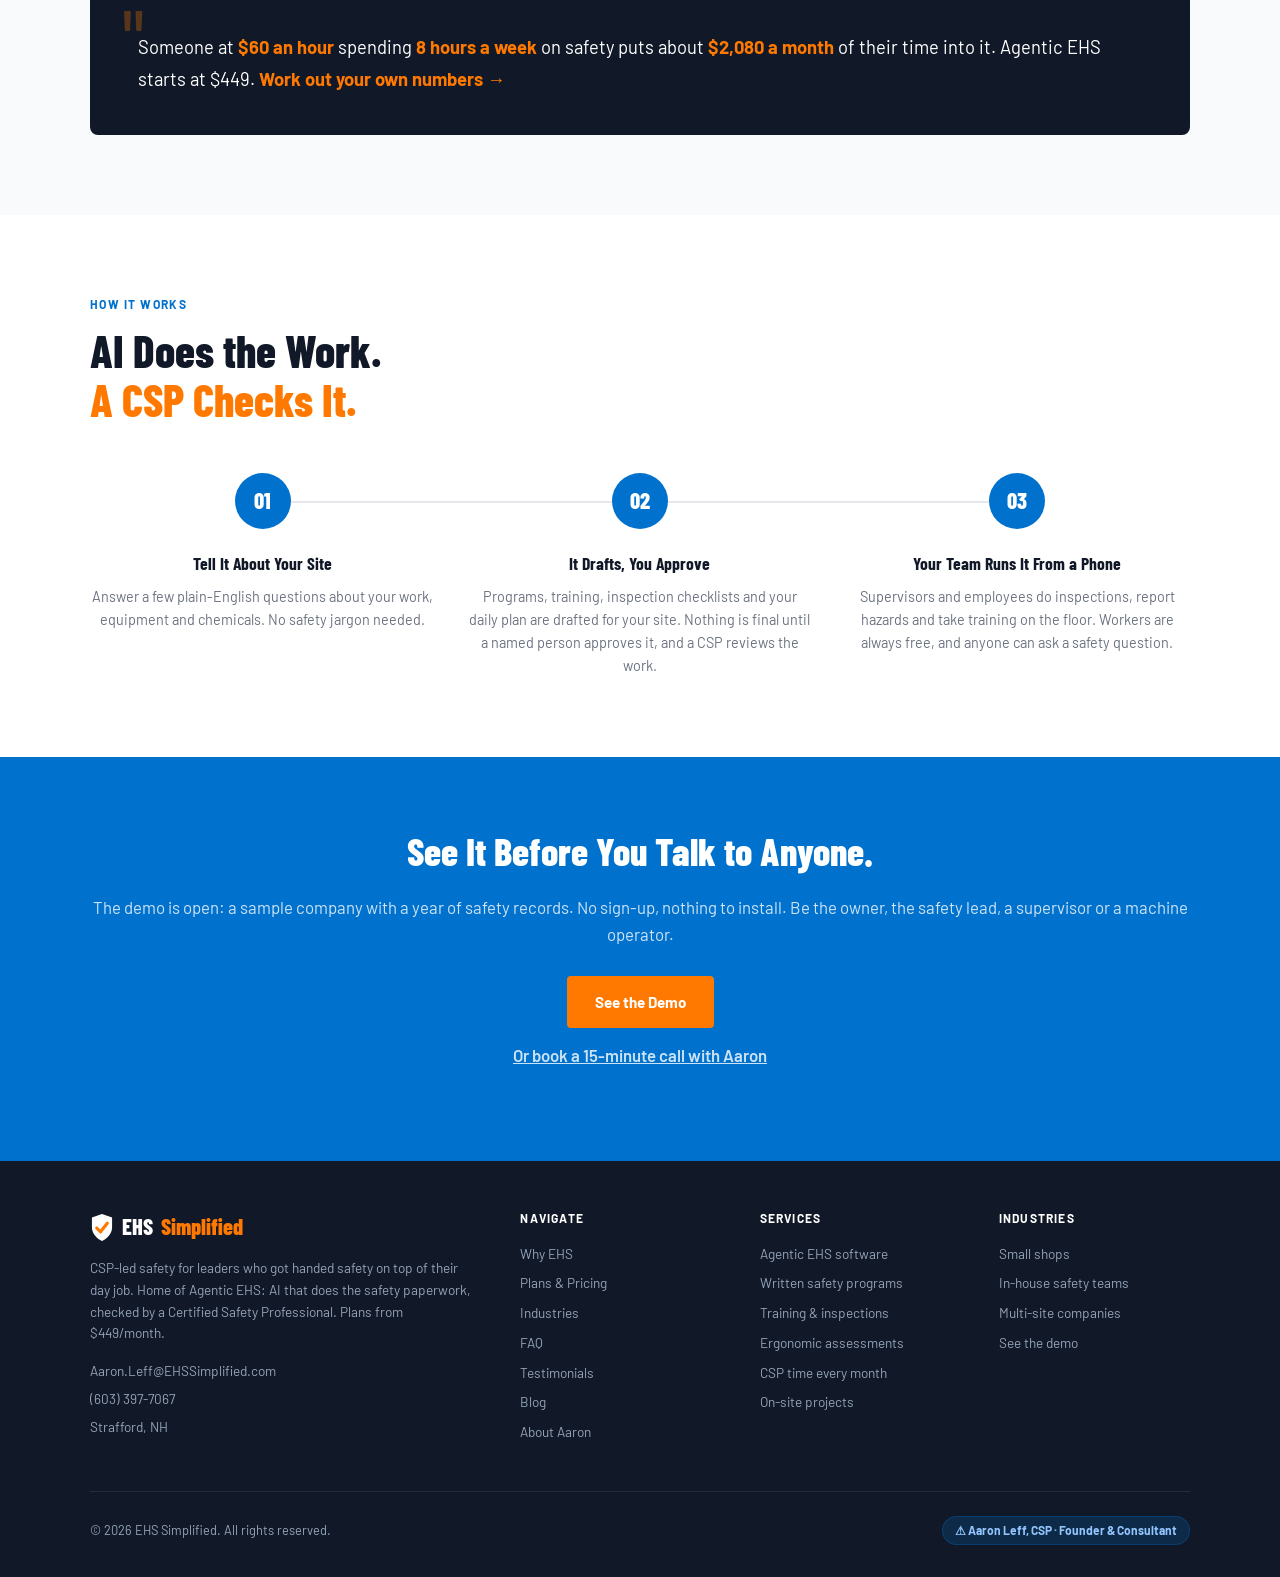
==== commit bed7a558: "Problem headline: More safety work than hours in the day. We fix the math. Co-Authored-By: Claude Op" ====
--- a/index.html
+++ b/index.html
@@ -105,7 +105,7 @@
 <section class="problem">
   <div class="section-inner">
     <div class="section-label">The Problem</div>
-    <h2 class="section-title">Safety Work Is Never Done.<br><span>Your Day Is.</span></h2>
+    <h2 class="section-title">More Safety Work Than Hours in the Day.<br><span>We Fix the Math.</span></h2>
     <p class="section-sub">Whether safety landed on top of your real job or it is your whole job, the paperwork eats the hours you should be spending on the floor with your people.</p>
     <div class="problem-grid">
       <div class="problem-card">
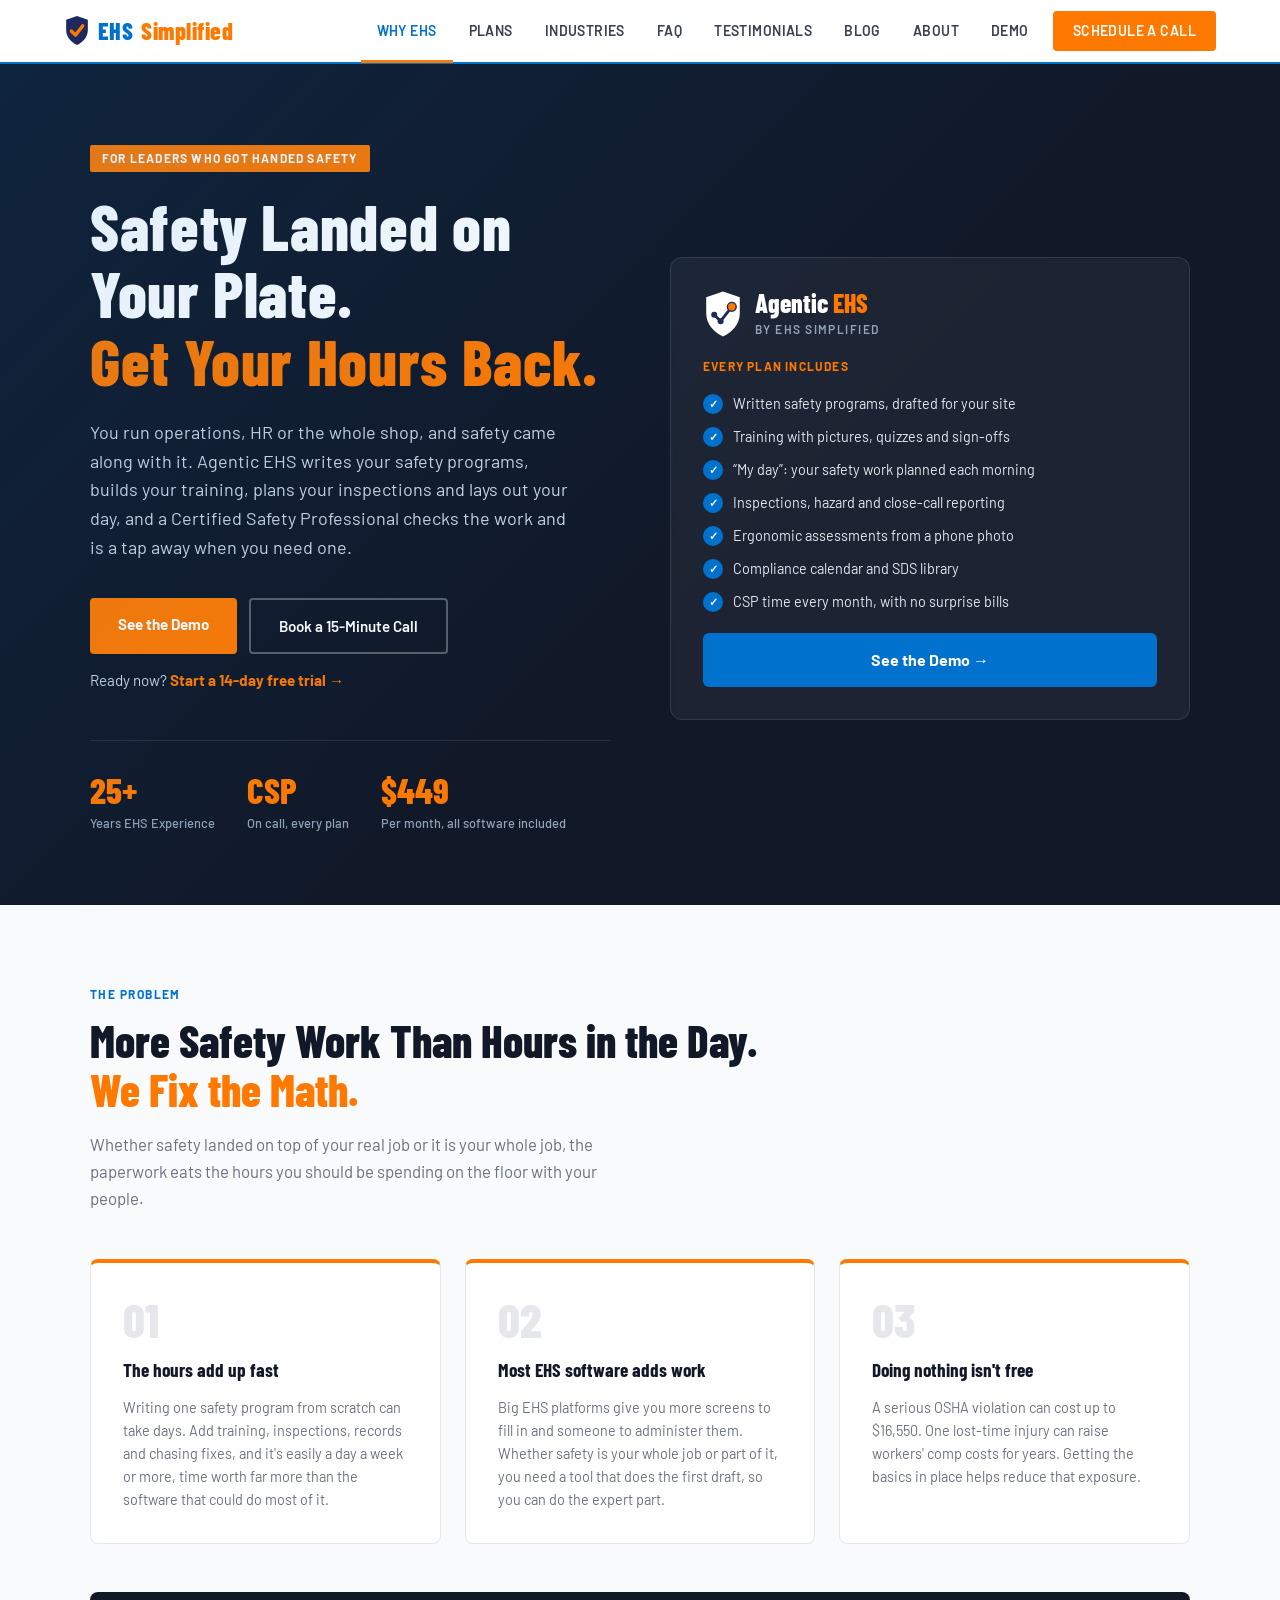
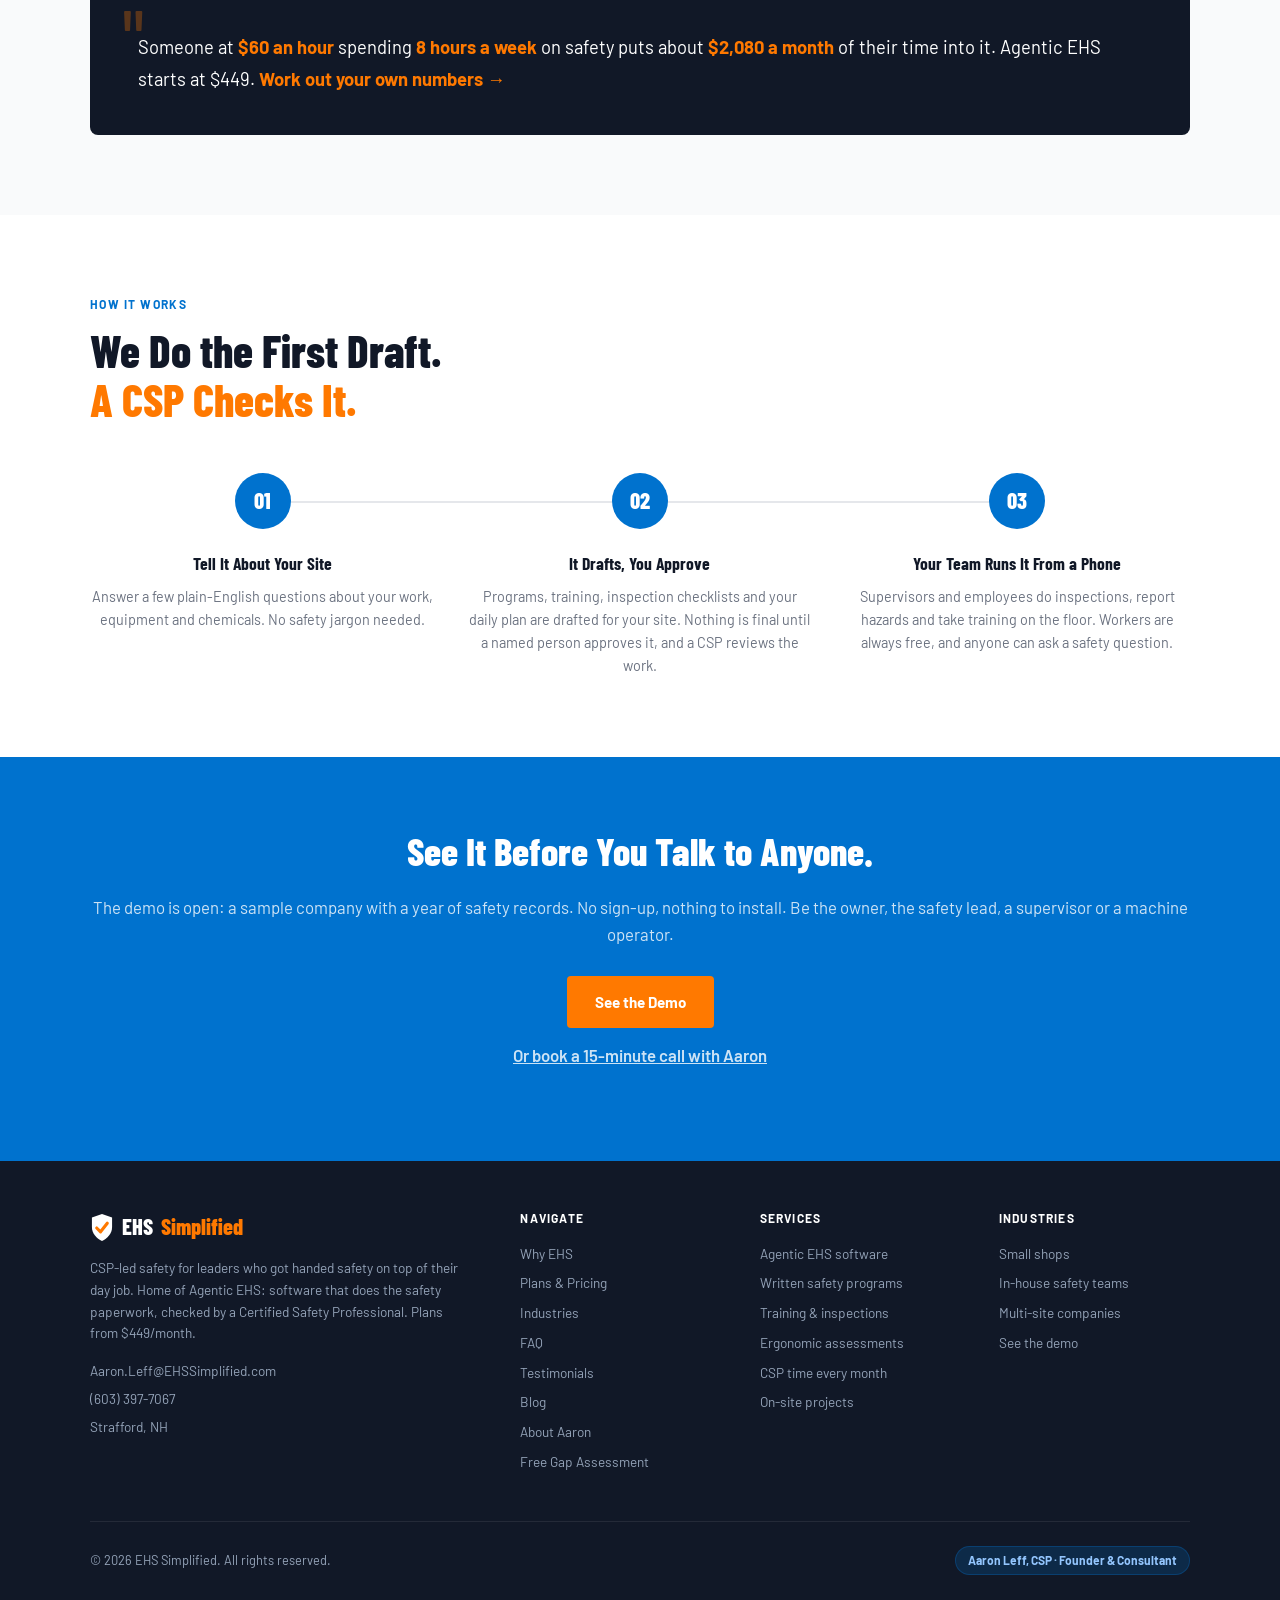
==== commit d7e68d51: "Refresh site messaging for Agentic EHS - Remove published drafting notes and stale CTA from HazCom p" ====
--- a/index.html
+++ b/index.html
@@ -134,7 +134,7 @@
 <section>
   <div class="section-inner">
     <div class="section-label">How It Works</div>
-    <h2 class="section-title">AI Does the Work.<br><span>A CSP Checks It.</span></h2>
+    <h2 class="section-title">We Do the First Draft.<br><span>A CSP Checks It.</span></h2>
     <div class="process-steps">
       <div class="process-step">
         <div class="process-num">01</div>
@@ -168,7 +168,7 @@
     <div class="footer-top">
       <div>
         <div class="footer-logo"><img src="/img/ehs-simplified-mark-white.svg" alt="" width="24" height="29">EHS <span>Simplified</span></div>
-        <p class="footer-tagline">CSP-led safety for leaders who got handed safety on top of their day job. Home of Agentic EHS: AI that does the safety paperwork, checked by a Certified Safety Professional. Plans from $449/month.</p>
+        <p class="footer-tagline">CSP-led safety for leaders who got handed safety on top of their day job. Home of Agentic EHS: software that does the safety paperwork, checked by a Certified Safety Professional. Plans from $449/month.</p>
         <div class="footer-contact">
           <a href="mailto:Aaron.Leff@EHSSimplified.com">Aaron.Leff@EHSSimplified.com</a>
           <a href="tel:6033977067">(603) 397-7067</a>
@@ -184,6 +184,7 @@
         <a href="testimonials.html">Testimonials</a>
         <a href="blog.html">Blog</a>
         <a href="about.html">About Aaron</a>
+        <a href="gap-assessment.html">Free Gap Assessment</a>
       </div>
       <div class="footer-col">
         <h4>Services</h4>
@@ -204,7 +205,7 @@
     </div>
     <div class="footer-bottom">
       <span>© 2026 EHS Simplified. All rights reserved.</span>
-      <span class="footer-csp">⚠ Aaron Leff, CSP · Founder &amp; Consultant</span>
+      <span class="footer-csp">Aaron Leff, CSP · Founder &amp; Consultant</span>
     </div>
   </div>
 </footer>
